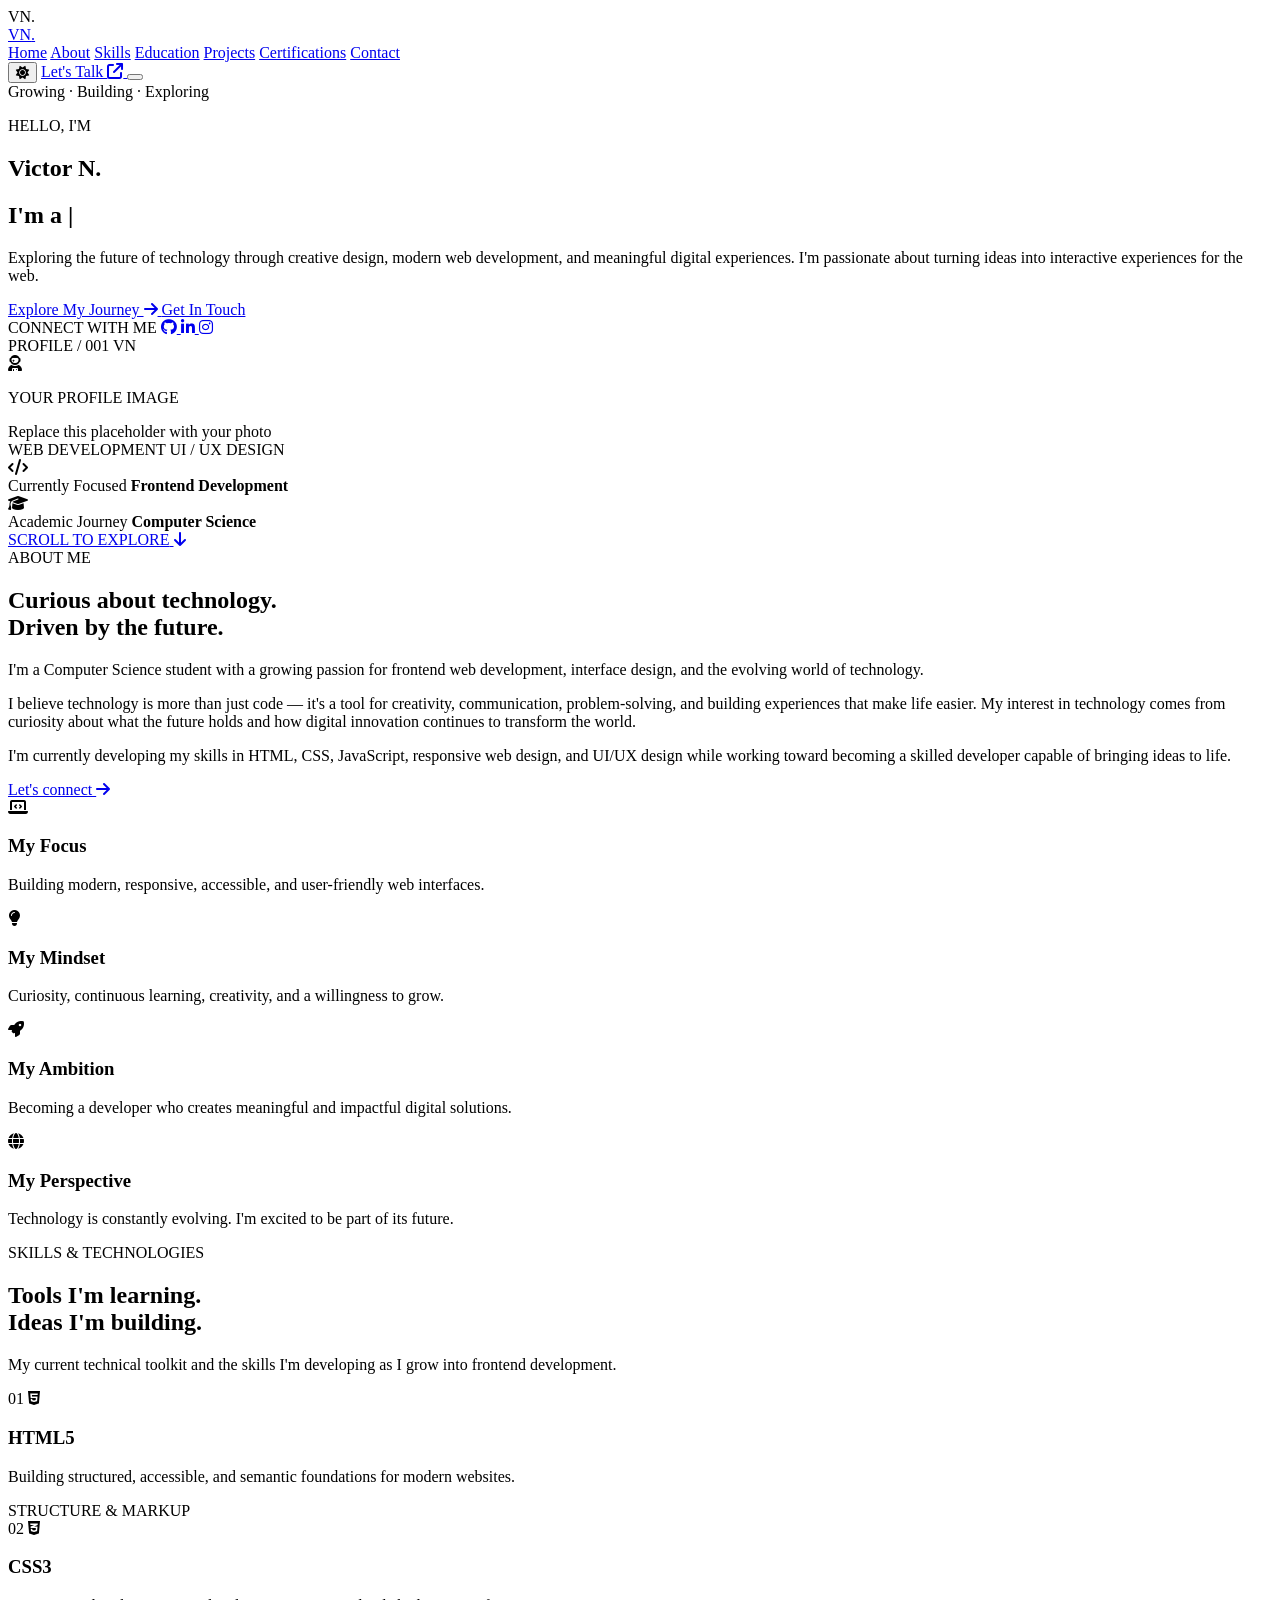
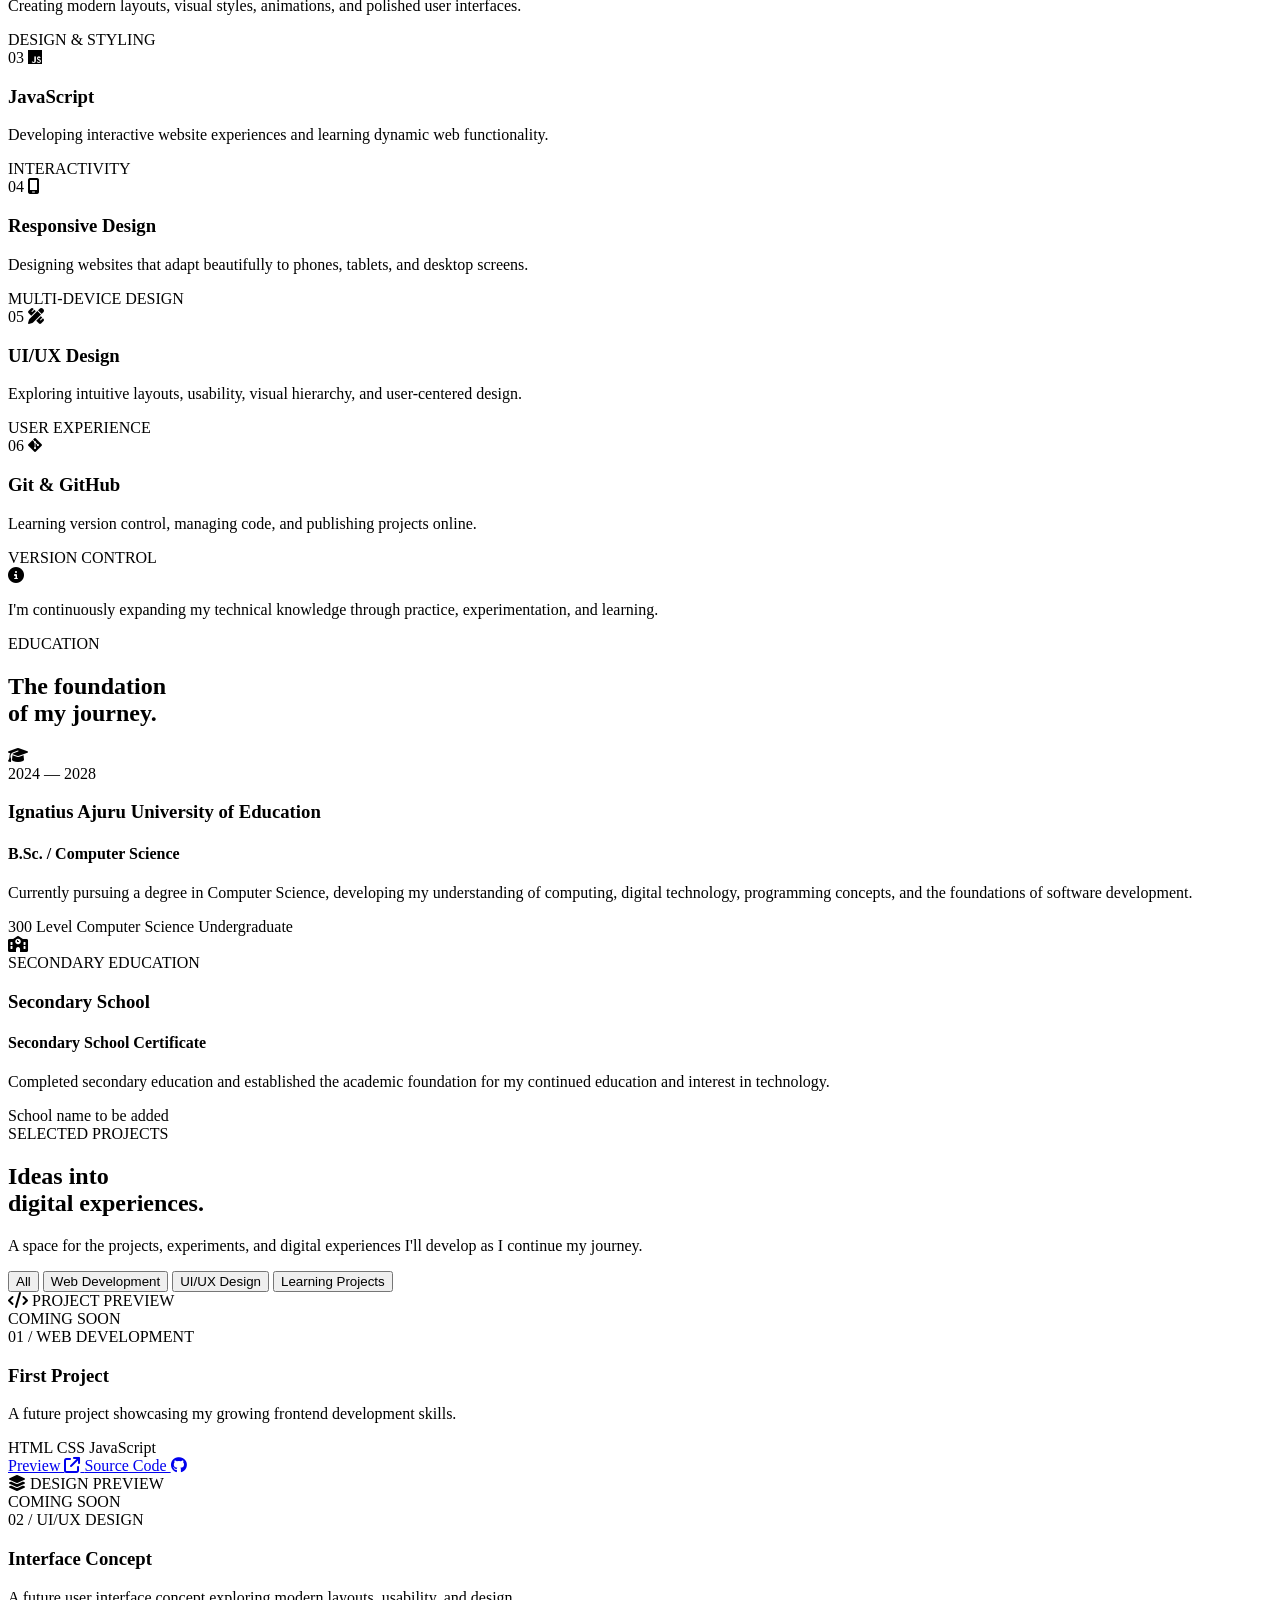
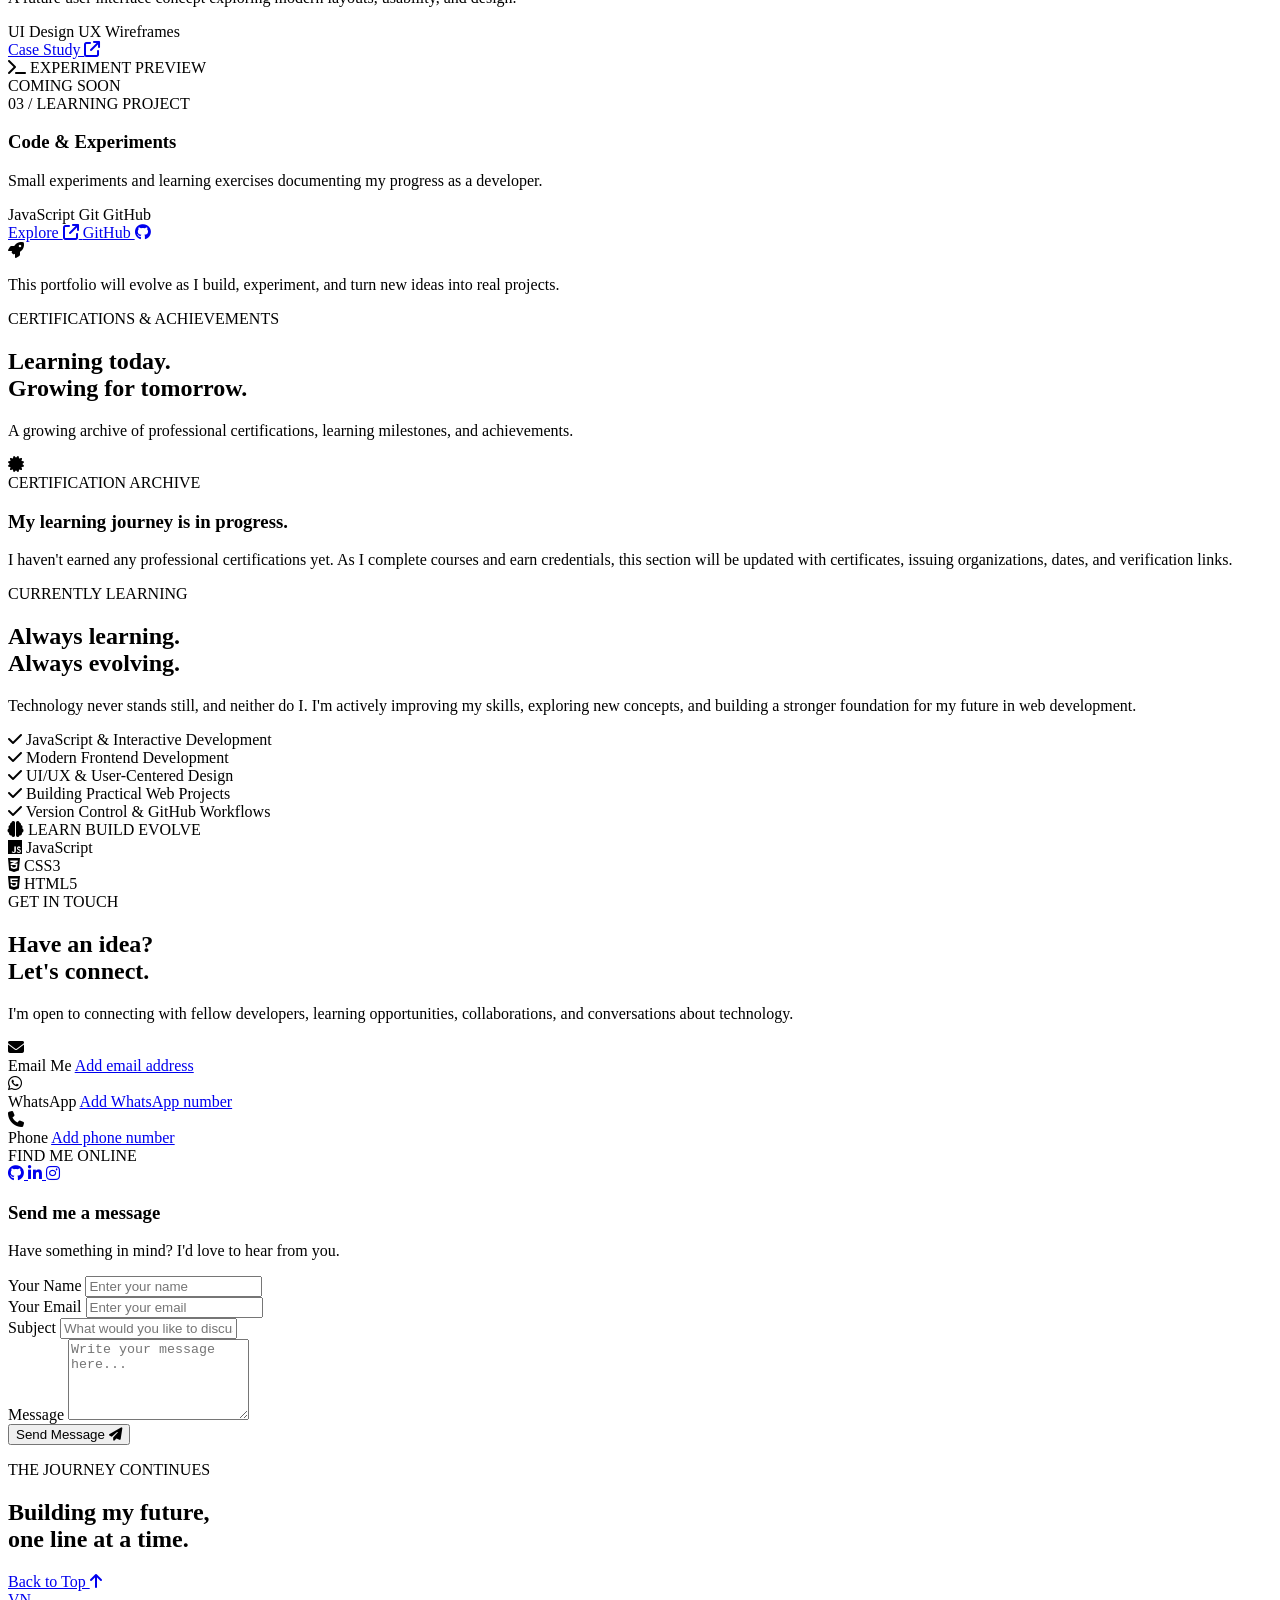
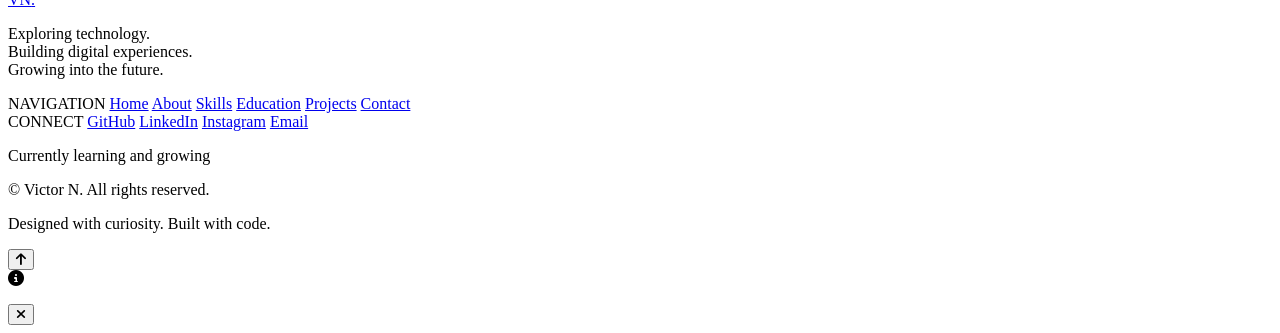
==== index.html @ 31b24620 "Create index.html" ====
<!DOCTYPE html>
<html lang="en">
<head>
    <meta charset="UTF-8">
    <meta name="viewport" content="width=device-width, initial-scale=1.0">
    <meta name="theme-color" content="#080d1b">

    <meta name="description" content="Victor N. — Web Developer and UI/UX Designer passionate about modern web technologies, responsive design, and building digital experiences.">

    <meta name="keywords" content="Victor N, Web Developer, Frontend Developer, UI UX Designer, HTML, CSS, JavaScript, Portfolio">

    <meta name="author" content="Victor N.">

    <title>Victor N. | Web Developer & UI/UX Designer</title>

    <!-- Google Fonts -->
    <link rel="preconnect" href="https://fonts.googleapis.com">
    <link rel="preconnect" href="https://fonts.gstatic.com" crossorigin>

    <link href="https://fonts.googleapis.com/css2?family=DM+Sans:wght@400;500;600;700&family=Space+Grotesk:wght@400;500;600;700&display=swap" rel="stylesheet">

    <!-- Icons -->
    <link rel="stylesheet" href="https://cdnjs.cloudflare.com/ajax/libs/font-awesome/6.5.2/css/all.min.css">

    <!-- Main stylesheet -->
    <link rel="stylesheet" href="style.css">

    <!-- Website icon placeholder -->
    <link rel="icon" href="assets/images/favicon.png" type="image/png">
</head>

<body>

<!-- ================= PRELOADER ================= -->

<div class="preloader" id="preloader">
    <div class="loader-logo">VN<span>.</span></div>
    <div class="loader-line"></div>
</div>


<!-- ================= HEADER / NAVIGATION ================= -->

<header class="header" id="header">

    <div class="container nav-container">

        <a href="#home" class="logo" aria-label="Victor N Home">
            VN<span>.</span>
        </a>

        <nav class="navbar" id="navbar">

            <a href="#home" class="nav-link active">Home</a>
            <a href="#about" class="nav-link">About</a>
            <a href="#skills" class="nav-link">Skills</a>
            <a href="#education" class="nav-link">Education</a>
            <a href="#projects" class="nav-link">Projects</a>
            <a href="#certifications" class="nav-link">Certifications</a>
            <a href="#contact" class="nav-link">Contact</a>

        </nav>

        <div class="nav-actions">

            <button class="theme-toggle" id="themeToggle" aria-label="Toggle light and dark mode">
                <i class="fas fa-sun"></i>
            </button>

            <a href="#contact" class="nav-cta">
                Let's Talk
                <i class="fas fa-arrow-up-right-from-square"></i>
            </a>

            <button class="menu-toggle" id="menuToggle" aria-label="Open navigation menu" aria-expanded="false">
                <span></span>
                <span></span>
            </button>

        </div>

    </div>

</header>


<!-- ================= MAIN CONTENT ================= -->

<main>


<!-- ================= HERO SECTION ================= -->

<section class="hero section" id="home">

    <div class="hero-grid-bg"></div>

    <div class="container hero-container">

        <div class="hero-content">

            <div class="availability-badge">
                <span class="status-dot"></span>
                <span>Growing · Building · Exploring</span>
            </div>

            <p class="hero-intro">HELLO, I'M</p>

            <h1 class="hero-name">
                Victor <span>N.</span>
            </h1>

            <h2 class="hero-title">
                <span class="title-prefix">I'm a</span>
                <span class="typing-text" id="typingText"></span>
                <span class="typing-cursor">|</span>
            </h2>

            <p class="hero-description">
                Exploring the future of technology through creative design,
                modern web development, and meaningful digital experiences.
                I'm passionate about turning ideas into interactive experiences
                for the web.
            </p>

            <div class="hero-buttons">

                <a href="#projects" class="btn btn-primary">
                    Explore My Journey
                    <i class="fas fa-arrow-right"></i>
                </a>

                <a href="#contact" class="btn btn-outline">
                    Get In Touch
                </a>

            </div>

            <div class="hero-socials">

                <span class="social-label">CONNECT WITH ME</span>

                <a href="#" class="social-link placeholder-link" aria-label="GitHub">
                    <i class="fab fa-github"></i>
                </a>

                <a href="#" class="social-link placeholder-link" aria-label="LinkedIn">
                    <i class="fab fa-linkedin-in"></i>
                </a>

                <a href="#" class="social-link placeholder-link" aria-label="Instagram">
                    <i class="fab fa-instagram"></i>
                </a>

            </div>

        </div>


        <!-- HERO IMAGE PLACEHOLDER -->

        <div class="hero-visual">

            <div class="hero-image-glow"></div>

            <div class="hero-image-frame">

                <div class="image-top-label">
                    <span>PROFILE / 001</span>
                    <span>VN</span>
                </div>

                <div class="hero-image-placeholder">

                    <div class="placeholder-content">

                        <i class="fas fa-user-astronaut"></i>

                        <p>YOUR PROFILE IMAGE</p>

                        <span>Replace this placeholder with your photo</span>

                    </div>

                </div>

                <div class="image-bottom-label">
                    <span>WEB DEVELOPMENT</span>
                    <span>UI / UX DESIGN</span>
                </div>

            </div>

            <div class="floating-card floating-card-top">

                <div class="floating-icon">
                    <i class="fas fa-code"></i>
                </div>

                <div>
                    <span class="floating-card-label">Currently Focused</span>
                    <strong>Frontend Development</strong>
                </div>

            </div>

            <div class="floating-card floating-card-bottom">

                <div class="floating-icon">
                    <i class="fas fa-graduation-cap"></i>
                </div>

                <div>
                    <span class="floating-card-label">Academic Journey</span>
                    <strong>Computer Science</strong>
                </div>

            </div>

            <div class="hero-orbit orbit-one"></div>
            <div class="hero-orbit orbit-two"></div>

        </div>

    </div>

    <a href="#about" class="scroll-indicator">
        <span>SCROLL TO EXPLORE</span>
        <i class="fas fa-arrow-down"></i>
    </a>

</section>


<!-- ================= ABOUT SECTION ================= -->

<section class="about section" id="about">

    <div class="container">

        <div class="section-heading reveal">

            <span class="section-tag">
                <span class="tag-line"></span>
                ABOUT ME
            </span>

            <h2>Curious about technology.<br>
                <span>Driven by the future.</span>
            </h2>

        </div>

        <div class="about-grid">

            <div class="about-text reveal">

                <p class="about-lead">
                    I'm a Computer Science student with a growing passion for
                    frontend web development, interface design, and the evolving
                    world of technology.
                </p>

                <p>
                    I believe technology is more than just code — it's a tool
                    for creativity, communication, problem-solving, and building
                    experiences that make life easier. My interest in technology
                    comes from curiosity about what the future holds and how
                    digital innovation continues to transform the world.
                </p>

                <p>
                    I'm currently developing my skills in HTML, CSS, JavaScript,
                    responsive web design, and UI/UX design while working toward
                    becoming a skilled developer capable of bringing ideas to life.
                </p>

                <a href="#contact" class="text-link">
                    Let's connect
                    <i class="fas fa-arrow-right"></i>
                </a>

            </div>


            <div class="about-details reveal">

                <div class="detail-card">

                    <div class="detail-icon">
                        <i class="fas fa-laptop-code"></i>
                    </div>

                    <h3>My Focus</h3>

                    <p>
                        Building modern, responsive, accessible, and
                        user-friendly web interfaces.
                    </p>

                </div>


                <div class="detail-card">

                    <div class="detail-icon">
                        <i class="fas fa-lightbulb"></i>
                    </div>

                    <h3>My Mindset</h3>

                    <p>
                        Curiosity, continuous learning, creativity,
                        and a willingness to grow.
                    </p>

                </div>


                <div class="detail-card">

                    <div class="detail-icon">
                        <i class="fas fa-rocket"></i>
                    </div>

                    <h3>My Ambition</h3>

                    <p>
                        Becoming a developer who creates meaningful
                        and impactful digital solutions.
                    </p>

                </div>


                <div class="detail-card">

                    <div class="detail-icon">
                        <i class="fas fa-globe"></i>
                    </div>

                    <h3>My Perspective</h3>

                    <p>
                        Technology is constantly evolving.
                        I'm excited to be part of its future.
                    </p>

                </div>

            </div>

        </div>

    </div>

</section>


<!-- ================= SKILLS SECTION ================= -->

<section class="skills section" id="skills">

    <div class="container">

        <div class="section-heading reveal">

            <span class="section-tag">
                <span class="tag-line"></span>
                SKILLS & TECHNOLOGIES
            </span>

            <h2>Tools I'm learning.<br>
                <span>Ideas I'm building.</span>
            </h2>

            <p class="section-description">
                My current technical toolkit and the skills I'm developing
                as I grow into frontend development.
            </p>

        </div>


        <div class="skills-grid">

            <article class="skill-card reveal">

                <div class="skill-card-top">
                    <span class="skill-number">01</span>
                    <i class="fab fa-html5 skill-icon html-icon"></i>
                </div>

                <h3>HTML5</h3>

                <p>
                    Building structured, accessible, and semantic foundations
                    for modern websites.
                </p>

                <span class="skill-category">STRUCTURE & MARKUP</span>

            </article>


            <article class="skill-card reveal">

                <div class="skill-card-top">
                    <span class="skill-number">02</span>
                    <i class="fab fa-css3-alt skill-icon css-icon"></i>
                </div>

                <h3>CSS3</h3>

                <p>
                    Creating modern layouts, visual styles, animations,
                    and polished user interfaces.
                </p>

                <span class="skill-category">DESIGN & STYLING</span>

            </article>


            <article class="skill-card reveal">

                <div class="skill-card-top">
                    <span class="skill-number">03</span>
                    <i class="fab fa-js skill-icon js-icon"></i>
                </div>

                <h3>JavaScript</h3>

                <p>
                    Developing interactive website experiences
                    and learning dynamic web functionality.
                </p>

                <span class="skill-category">INTERACTIVITY</span>

            </article>


            <article class="skill-card reveal">

                <div class="skill-card-top">
                    <span class="skill-number">04</span>
                    <i class="fas fa-mobile-screen skill-icon responsive-icon"></i>
                </div>

                <h3>Responsive Design</h3>

                <p>
                    Designing websites that adapt beautifully
                    to phones, tablets, and desktop screens.
                </p>

                <span class="skill-category">MULTI-DEVICE DESIGN</span>

            </article>


            <article class="skill-card reveal">

                <div class="skill-card-top">
                    <span class="skill-number">05</span>
                    <i class="fas fa-pen-ruler skill-icon ux-icon"></i>
                </div>

                <h3>UI/UX Design</h3>

                <p>
                    Exploring intuitive layouts, usability,
                    visual hierarchy, and user-centered design.
                </p>

                <span class="skill-category">USER EXPERIENCE</span>

            </article>


            <article class="skill-card reveal">

                <div class="skill-card-top">
                    <span class="skill-number">06</span>
                    <i class="fab fa-git-alt skill-icon git-icon"></i>
            </div>

                <h3>Git & GitHub</h3>

                <p>
                    Learning version control, managing code,
                    and publishing projects online.
                </p>

                <span class="skill-category">VERSION CONTROL</span>

            </article>

        </div>


        <div class="skills-note reveal">

            <i class="fas fa-circle-info"></i>

            <p>
                I'm continuously expanding my technical knowledge
                through practice, experimentation, and learning.
            </p>

        </div>

    </div>

</section>


<!-- ================= EDUCATION SECTION ================= -->

<section class="education section" id="education">

    <div class="container">

        <div class="section-heading reveal">

            <span class="section-tag">
                <span class="tag-line"></span>
                EDUCATION
            </span>

            <h2>The foundation<br>
                <span>of my journey.</span>
            </h2>

        </div>


        <div class="education-timeline">

            <div class="timeline-item reveal">

                <div class="timeline-marker">
                    <i class="fas fa-graduation-cap"></i>
                </div>

                <div class="timeline-content">

                    <span class="timeline-date">2024 — 2028</span>

                    <h3>Ignatius Ajuru University of Education</h3>

                    <h4>B.Sc. / Computer Science</h4>

                    <p>
                        Currently pursuing a degree in Computer Science,
                        developing my understanding of computing, digital
                        technology, programming concepts, and the foundations
                        of software development.
                    </p>

                    <div class="timeline-tags">
                        <span>300 Level</span>
                        <span>Computer Science</span>
                        <span>Undergraduate</span>
                    </div>

                </div>

            </div>


            <div class="timeline-item reveal">

                <div class="timeline-marker">
                    <i class="fas fa-school"></i>
                </div>

                <div class="timeline-content">

                    <span class="timeline-date">SECONDARY EDUCATION</span>

                    <h3>Secondary School</h3>

                    <h4>Secondary School Certificate</h4>

                    <p>
                        Completed secondary education and established
                        the academic foundation for my continued
                        education and interest in technology.
                    </p>

                    <div class="timeline-tags">
                        <span>School name to be added</span>
                    </div>

                </div>

            </div>

        </div>

    </div>

</section>


<!-- ================= PROJECTS SECTION ================= -->

<section class="projects section" id="projects">

    <div class="container">

        <div class="section-heading reveal">

            <span class="section-tag">
                <span class="tag-line"></span>
                SELECTED PROJECTS
            </span>

            <h2>Ideas into<br>
                <span>digital experiences.</span>
            </h2>

            <p class="section-description">
                A space for the projects, experiments, and digital experiences
                I'll develop as I continue my journey.
            </p>

        </div>


        <div class="project-filters reveal">

            <button class="filter-btn active" data-filter="all">All</button>

            <button class="filter-btn" data-filter="web">Web Development</button>

            <button class="filter-btn" data-filter="design">UI/UX Design</button>

            <button class="filter-btn" data-filter="learning">Learning Projects</button>

        </div>


        <div class="projects-grid" id="projectsGrid">


            <!-- PROJECT PLACEHOLDER 01 -->

            <article class="project-card reveal" data-category="web">

                <div class="project-image project-placeholder-one">

                    <div class="project-placeholder-content">
                        <i class="fas fa-code"></i>
                        <span>PROJECT PREVIEW</span>
                    </div>

                    <span class="project-status">COMING SOON</span>

                </div>

                <div class="project-info">

                    <div class="project-meta">
                        <span>01 / WEB DEVELOPMENT</span>
                    </div>

                    <h3>First Project</h3>

                    <p>
                        A future project showcasing my growing
                        frontend development skills.
                    </p>

                    <div class="project-tech">
                        <span>HTML</span>
                        <span>CSS</span>
                        <span>JavaScript</span>
                    </div>

                    <div class="project-links">

                        <a href="#" class="project-link placeholder-link">
                            Preview
                            <i class="fas fa-arrow-up-right-from-square"></i>
                        </a>

                        <a href="#" class="project-link placeholder-link">
                            Source Code
                            <i class="fab fa-github"></i>
                        </a>

                    </div>

                </div>

            </article>


            <!-- PROJECT PLACEHOLDER 02 -->

            <article class="project-card reveal" data-category="design">

                <div class="project-image project-placeholder-two">

                    <div class="project-placeholder-content">
                        <i class="fas fa-layer-group"></i>
                        <span>DESIGN PREVIEW</span>
                    </div>

                    <span class="project-status">COMING SOON</span>

                </div>

                <div class="project-info">

                    <div class="project-meta">
                        <span>02 / UI/UX DESIGN</span>
                    </div>

                    <h3>Interface Concept</h3>

                    <p>
                        A future user interface concept exploring
                        modern layouts, usability, and design.
                    </p>

                    <div class="project-tech">
                        <span>UI Design</span>
                        <span>UX</span>
                        <span>Wireframes</span>
                    </div>

                    <div class="project-links">

                        <a href="#" class="project-link placeholder-link">
                            Case Study
                            <i class="fas fa-arrow-up-right-from-square"></i>
                        </a>

                    </div>

                </div>

            </article>


            <!-- PROJECT PLACEHOLDER 03 -->

            <article class="project-card reveal" data-category="learning">

                <div class="project-image project-placeholder-three">

                    <div class="project-placeholder-content">
                        <i class="fas fa-terminal"></i>
                        <span>EXPERIMENT PREVIEW</span>
                    </div>

                    <span class="project-status">COMING SOON</span>

                </div>

                <div class="project-info">

                    <div class="project-meta">
                        <span>03 / LEARNING PROJECT</span>
                    </div>

                    <h3>Code & Experiments</h3>

                    <p>
                        Small experiments and learning exercises
                        documenting my progress as a developer.
                    </p>

                    <div class="project-tech">
                        <span>JavaScript</span>
                        <span>Git</span>
                        <span>GitHub</span>
                    </div>

                    <div class="project-links">

                        <a href="#" class="project-link placeholder-link">
                            Explore
                            <i class="fas fa-arrow-up-right-from-square"></i>
                        </a>

                        <a href="#" class="project-link placeholder-link">
                            GitHub
                            <i class="fab fa-github"></i>
                        </a>

                    </div>

                </div>

            </article>


        </div>


        <div class="projects-empty-note reveal">

            <i class="fas fa-rocket"></i>

            <p>
                This portfolio will evolve as I build, experiment,
                and turn new ideas into real projects.
            </p>

        </div>

    </div>

</section>


<!-- ================= CERTIFICATIONS SECTION ================= -->

<section class="certifications section" id="certifications">

    <div class="container">

        <div class="section-heading reveal">

            <span class="section-tag">
                <span class="tag-line"></span>
                CERTIFICATIONS & ACHIEVEMENTS
            </span>

            <h2>Learning today.<br>
                <span>Growing for tomorrow.</span>
            </h2>

            <p class="section-description">
                A growing archive of professional certifications,
                learning milestones, and achievements.
            </p>

        </div>


        <div class="certification-empty reveal">

            <div class="certification-icon">
                <i class="fas fa-certificate"></i>
            </div>

            <span class="certification-label">CERTIFICATION ARCHIVE</span>

            <h3>My learning journey is in progress.</h3>

            <p>
                I haven't earned any professional certifications yet.
                As I complete courses and earn credentials, this section
                will be updated with certificates, issuing organizations,
                dates, and verification links.
            </p>

            <div class="certification-decoration">
                <span></span>
                <span></span>
                <span></span>
            </div>

        </div>

    </div>

</section>


<!-- ================= CURRENTLY LEARNING ================= -->

<section class="learning section" id="learning">

    <div class="container">

        <div class="learning-panel reveal">

            <div class="learning-content">

                <span class="section-tag">
                    <span class="tag-line"></span>
                    CURRENTLY LEARNING
                </span>

                <h2>Always learning.<br>
                    <span>Always evolving.</span>
                </h2>

                <p>
                    Technology never stands still, and neither do I.
                    I'm actively improving my skills, exploring new
                    concepts, and building a stronger foundation
                    for my future in web development.
                </p>

                <div class="learning-list">

                    <div class="learning-item">
                        <i class="fas fa-check"></i>
                        <span>JavaScript & Interactive Development</span>
                    </div>

                    <div class="learning-item">
                        <i class="fas fa-check"></i>
                        <span>Modern Frontend Development</span>
                    </div>

                    <div class="learning-item">
                        <i class="fas fa-check"></i>
                        <span>UI/UX & User-Centered Design</span>
                    </div>

                    <div class="learning-item">
                        <i class="fas fa-check"></i>
                        <span>Building Practical Web Projects</span>
                    </div>

                    <div class="learning-item">
                        <i class="fas fa-check"></i>
                        <span>Version Control & GitHub Workflows</span>
                    </div>

                </div>

            </div>


            <div class="learning-visual">

                <div class="learning-circle circle-large"></div>
                <div class="learning-circle circle-medium"></div>
                <div class="learning-circle circle-small"></div>

                <div class="learning-core">
                    <i class="fas fa-brain"></i>
                    <span>LEARN</span>
                    <span>BUILD</span>
                    <span>EVOLVE</span>
                </div>

                <div class="learning-floating learning-floating-one">
                    <i class="fab fa-js"></i>
                    JavaScript
                </div>

                <div class="learning-floating learning-floating-two">
                    <i class="fab fa-css3-alt"></i>
                    CSS3
                </div>

                <div class="learning-floating learning-floating-three">
                    <i class="fab fa-html5"></i>
                    HTML5
                </div>

            </div>

        </div>

    </div>

</section>


<!-- ================= CONTACT SECTION ================= -->

<section class="contact section" id="contact">

    <div class="container">

        <div class="section-heading reveal">

            <span class="section-tag">
                <span class="tag-line"></span>
                GET IN TOUCH
            </span>

            <h2>Have an idea?<br>
                <span>Let's connect.</span>
            </h2>

            <p class="section-description">
                I'm open to connecting with fellow developers,
                learning opportunities, collaborations,
                and conversations about technology.
            </p>

        </div>


        <div class="contact-grid">

            <div class="contact-info reveal">

                <div class="contact-info-card">

                    <div class="contact-card-icon">
                        <i class="fas fa-envelope"></i>
                    </div>

                    <div>
                        <span>Email Me</span>
                        <a href="mailto:YOUR_EMAIL_HERE" class="contact-placeholder">
                            Add email address
                        </a>
                    </div>

                </div>


                <div class="contact-info-card">

                    <div class="contact-card-icon">
                        <i class="fab fa-whatsapp"></i>
                    </div>

                    <div>
                        <span>WhatsApp</span>
                        <a href="#" class="placeholder-link">
                            Add WhatsApp number
                        </a>
                    </div>

                </div>


                <div class="contact-info-card">

                    <div class="contact-card-icon">
                        <i class="fas fa-phone"></i>
                    </div>

                    <div>
                        <span>Phone</span>
                        <a href="#" class="placeholder-link">
                            Add phone number
                        </a>
                    </div>

                </div>


                <div class="contact-socials">

                    <span>FIND ME ONLINE</span>

                    <div class="social-icons">

                        <a href="#" class="placeholder-link" aria-label="GitHub">
                            <i class="fab fa-github"></i>
                        </a>

                        <a href="#" class="placeholder-link" aria-label="LinkedIn">
                            <i class="fab fa-linkedin-in"></i>
                        </a>

                        <a href="#" class="placeholder-link" aria-label="Instagram">
                            <i class="fab fa-instagram"></i>
                        </a>

                    </div>

                </div>

            </div>


            <!-- CONTACT FORM -->

            <form class="contact-form reveal" id="contactForm">

                <div class="form-heading">

                    <h3>Send me a message</h3>

                    <p>Have something in mind? I'd love to hear from you.</p>

                </div>


                <div class="form-row">

                    <div class="form-group">

                        <label for="contactName">Your Name</label>

                        <input type="text"
                               id="contactName"
                               name="name"
                               placeholder="Enter your name"
                               required>

                    </div>


                    <div class="form-group">

                        <label for="contactEmail">Your Email</label>

                        <input type="email"
                               id="contactEmail"
                               name="email"
                               placeholder="Enter your email"
                               required>

                    </div>

                </div>


                <div class="form-group">

                    <label for="contactSubject">Subject</label>

                    <input type="text"
                           id="contactSubject"
                           name="subject"
                           placeholder="What would you like to discuss?"
                           required>

                </div>


                <div class="form-group">

                    <label for="contactMessage">Message</label>

                    <textarea id="contactMessage"
                              name="message"
                              rows="5"
                              placeholder="Write your message here..."
                              required></textarea>

                </div>


                <button type="submit" class="btn btn-primary form-submit">

                    Send Message

                    <i class="fas fa-paper-plane"></i>

                </button>

                <p class="form-notice" id="formNotice"></p>

            </form>

        </div>

    </div>

</section>


<!-- ================= FINAL CTA ================= -->

<section class="final-cta section">

    <div class="container">

        <div class="cta-content reveal">

            <span class="section-tag">
                THE JOURNEY CONTINUES
            </span>

            <h2>Building my future,<br>
                <span>one line at a time.</span>
            </h2>

            <a href="#home" class="btn btn-primary">
                Back to Top
                <i class="fas fa-arrow-up"></i>
            </a>

        </div>

    </div>

</section>


</main>


<!-- ================= FOOTER ================= -->

<footer class="footer" id="footer">

    <div class="container">

        <div class="footer-main">

            <div class="footer-brand">

                <a href="#home" class="logo">
                    VN<span>.</span>
                </a>

                <p>
                    Exploring technology.<br>
                    Building digital experiences.<br>
                    Growing into the future.
                </p>

            </div>


            <div class="footer-navigation">

                <span class="footer-heading">NAVIGATION</span>

                <a href="#home">Home</a>
                <a href="#about">About</a>
                <a href="#skills">Skills</a>
                <a href="#education">Education</a>
                <a href="#projects">Projects</a>
                <a href="#contact">Contact</a>

            </div>


            <div class="footer-connect">

                <span class="footer-heading">CONNECT</span>

                <a href="#" class="placeholder-link">GitHub</a>
                <a href="#" class="placeholder-link">LinkedIn</a>
                <a href="#" class="placeholder-link">Instagram</a>
                <a href="mailto:YOUR_EMAIL_HERE">Email</a>

            </div>


            <div class="footer-status">

                <span class="status-dot"></span>

                <p>Currently learning and growing</p>

            </div>

        </div>


        <div class="footer-bottom">

            <p>
                &copy; <span id="currentYear"></span> Victor N.
                All rights reserved.
            </p>

            <p class="footer-made">
                Designed with curiosity.
                Built with code.
            </p>

        </div>

    </div>

</footer>


<!-- ================= BACK TO TOP BUTTON ================= -->

<button class="back-to-top" id="backToTop" aria-label="Back to top">
    <i class="fas fa-arrow-up"></i>
</button>


<!-- ================= TOAST NOTIFICATION ================= -->

<div class="toast" id="toast">

    <div class="toast-icon">
        <i class="fas fa-info-circle"></i>
    </div>

    <p class="toast-message" id="toastMessage"></p>

    <button class="toast-close" id="toastClose" aria-label="Close notification">
        <i class="fas fa-times"></i>
    </button>

</div>


<!-- ================= LIVE CHAT INTEGRATION ================= -->

<!--
    TAWK.TO LIVE CHAT

    Your Tawk.to widget code will be inserted here
    after your account and property are ready.

    Keep this section for future integration.
-->


<!-- ================= JAVASCRIPT ================= -->

<script src="script.js"></script>

</body>
</html>
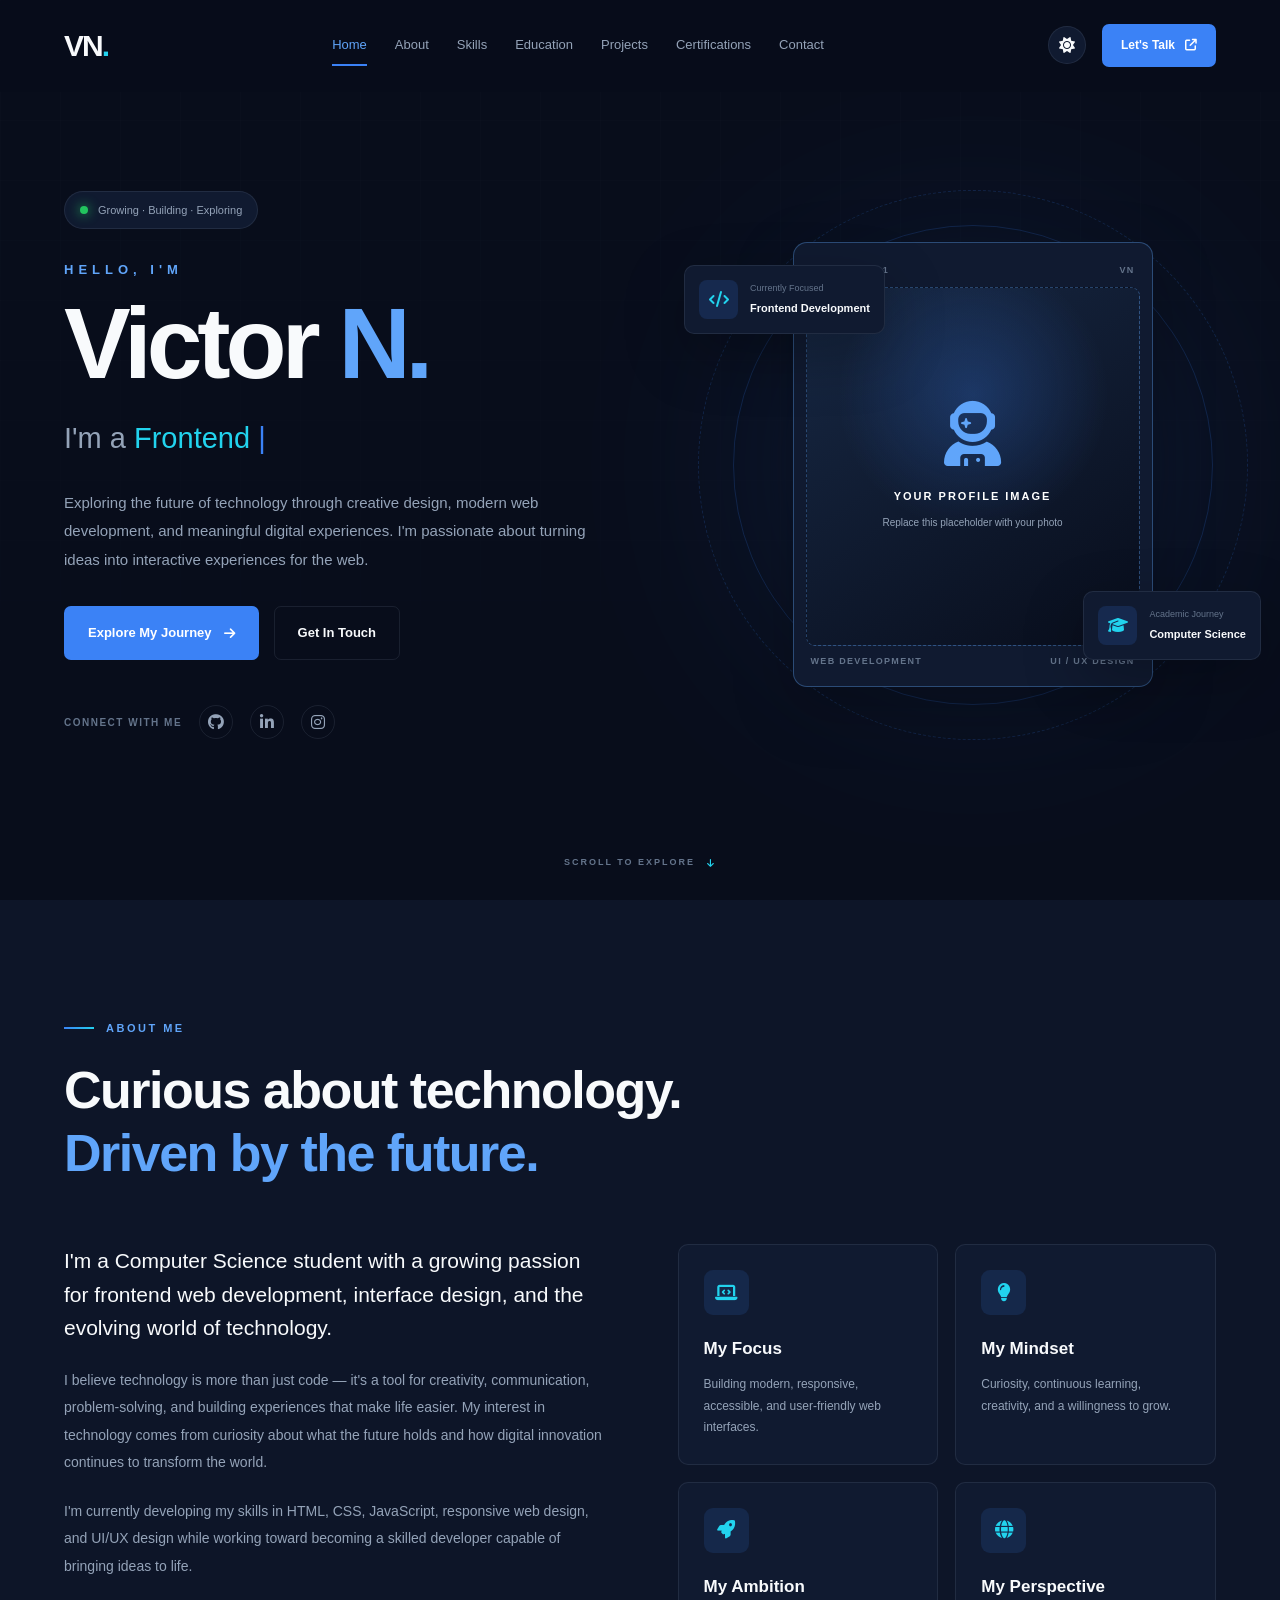
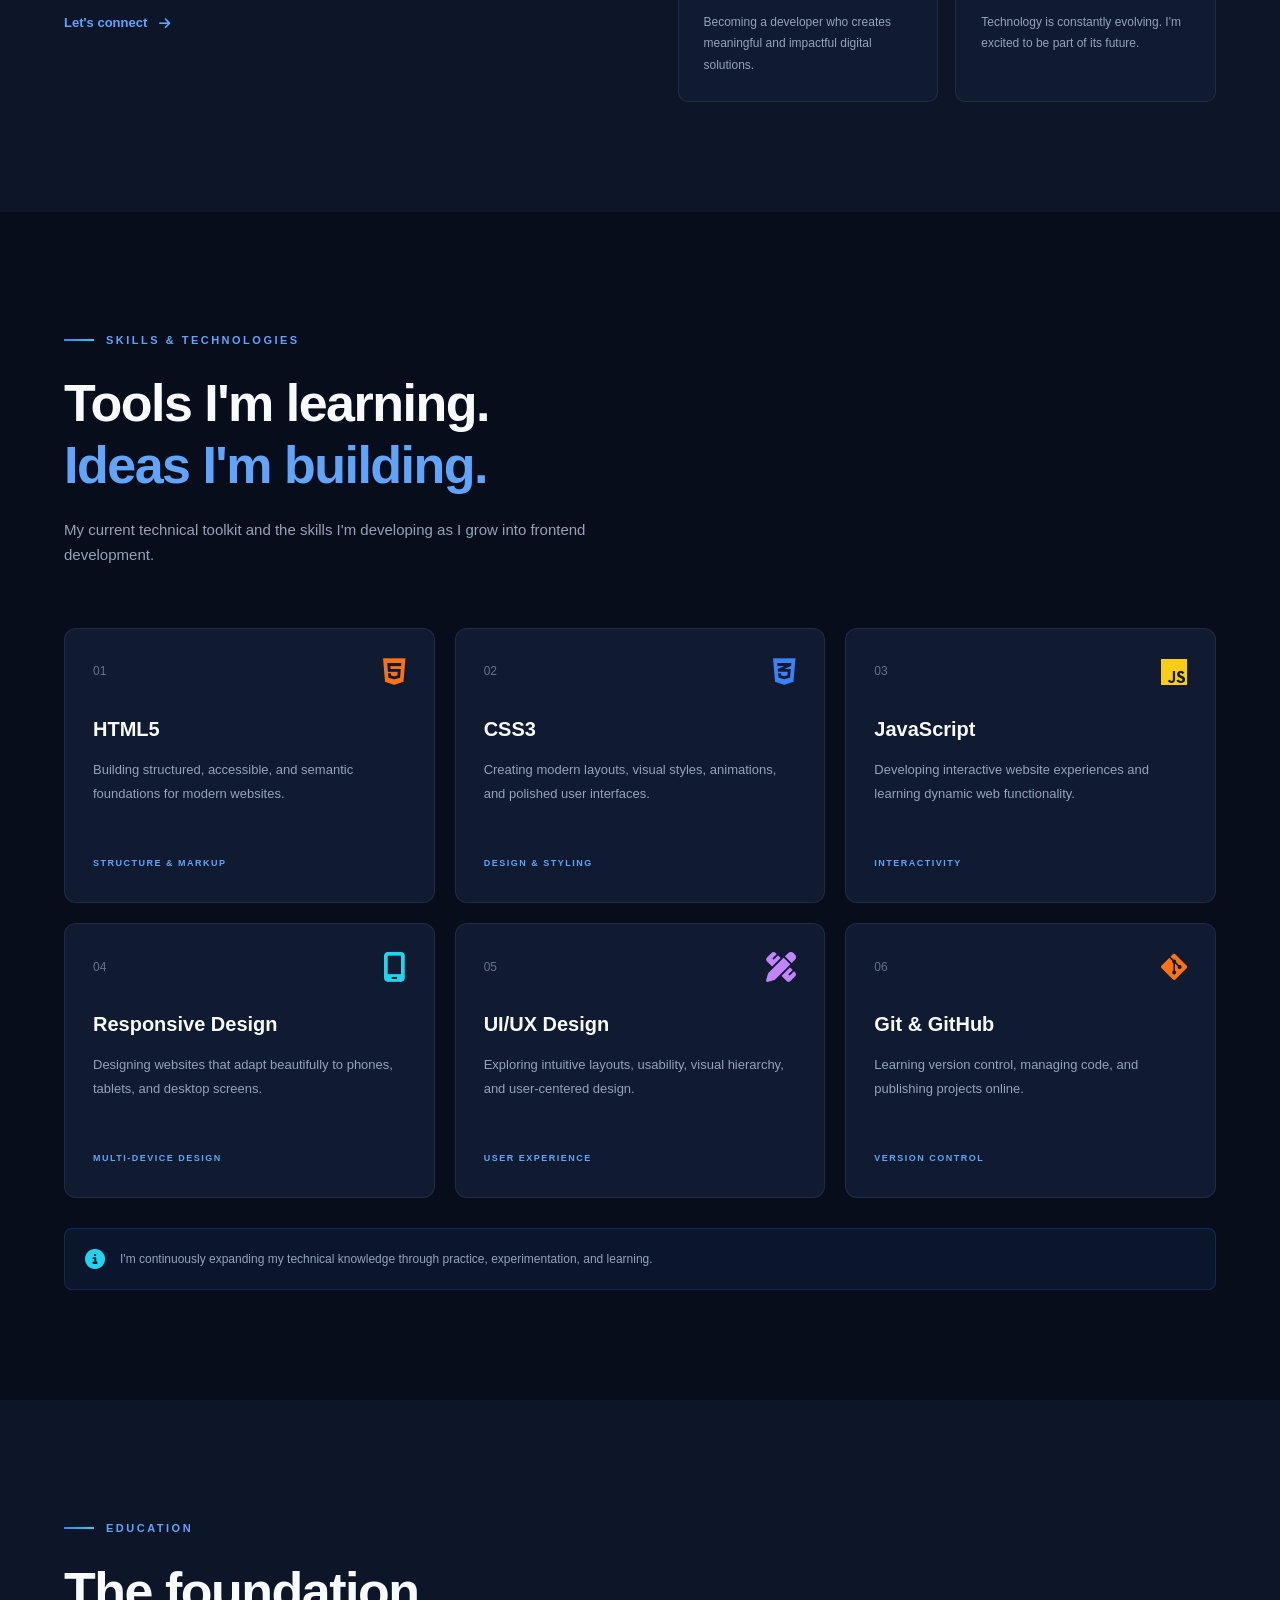
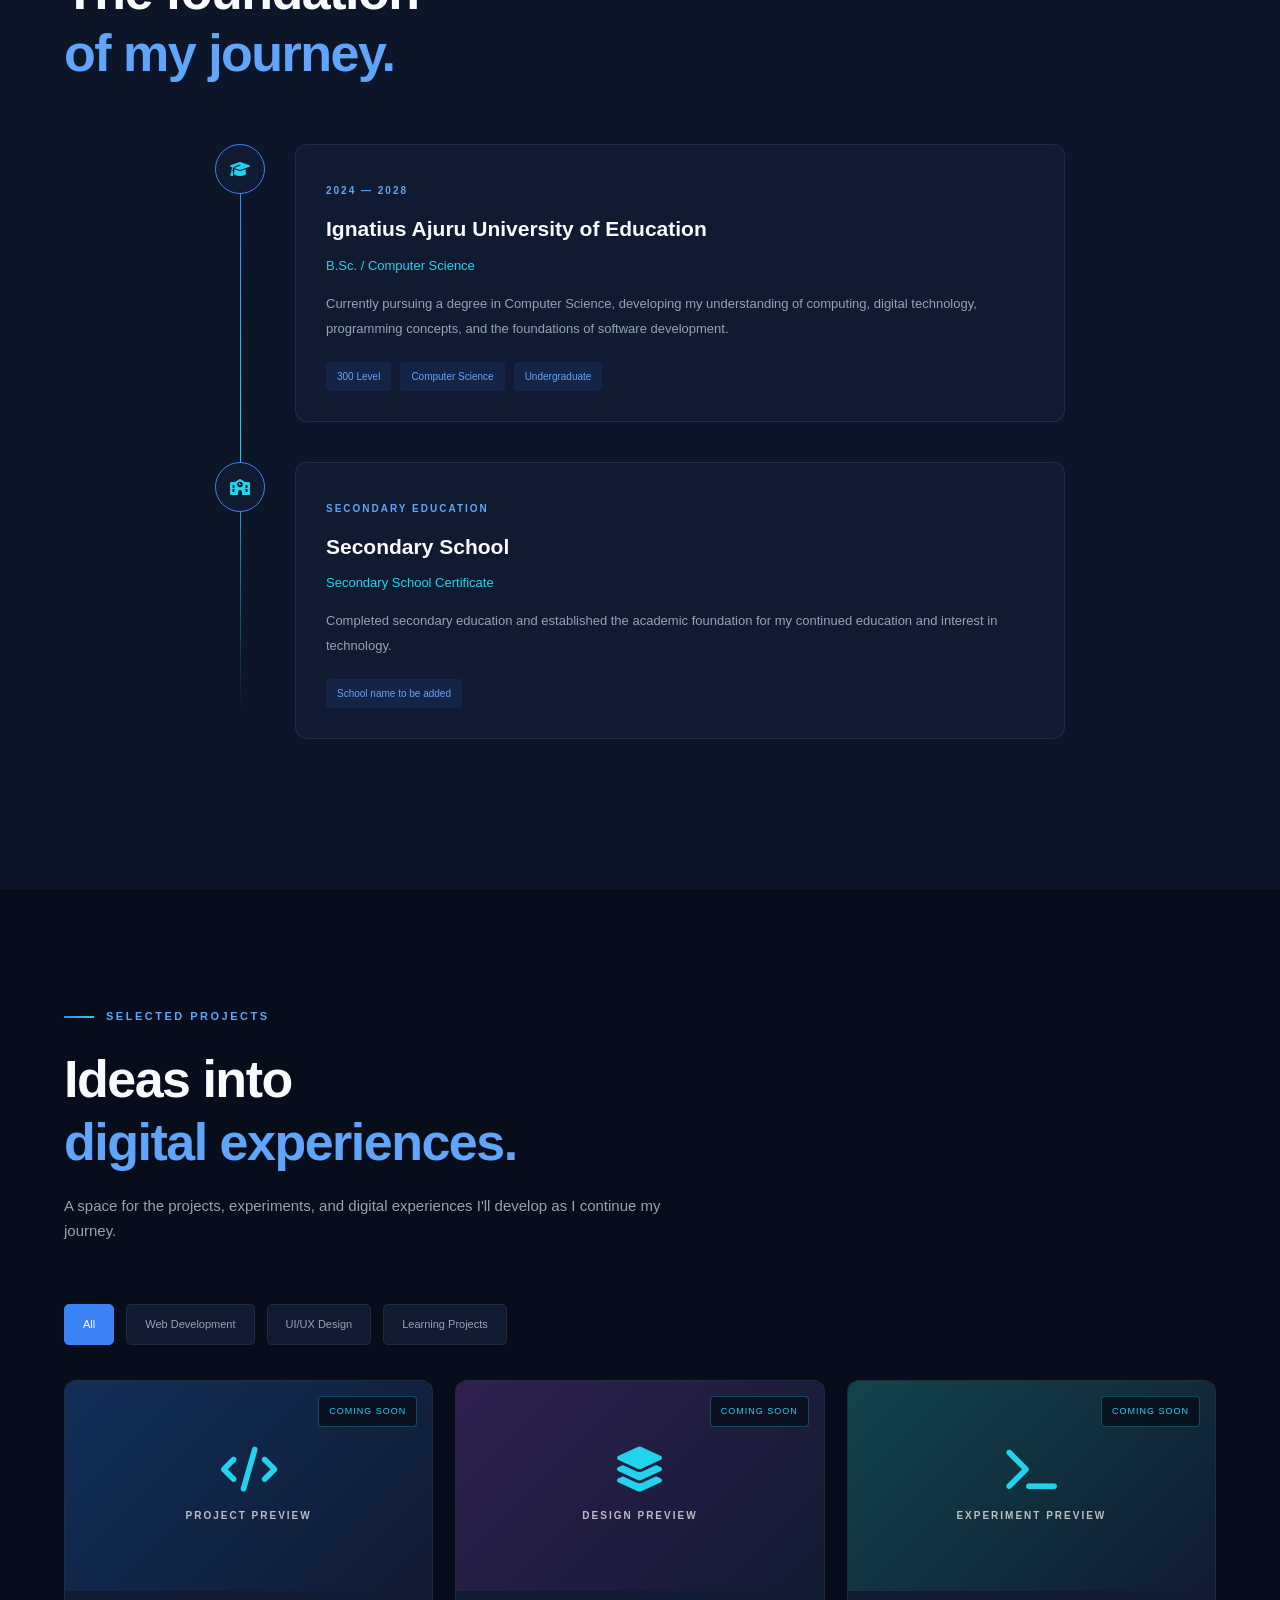
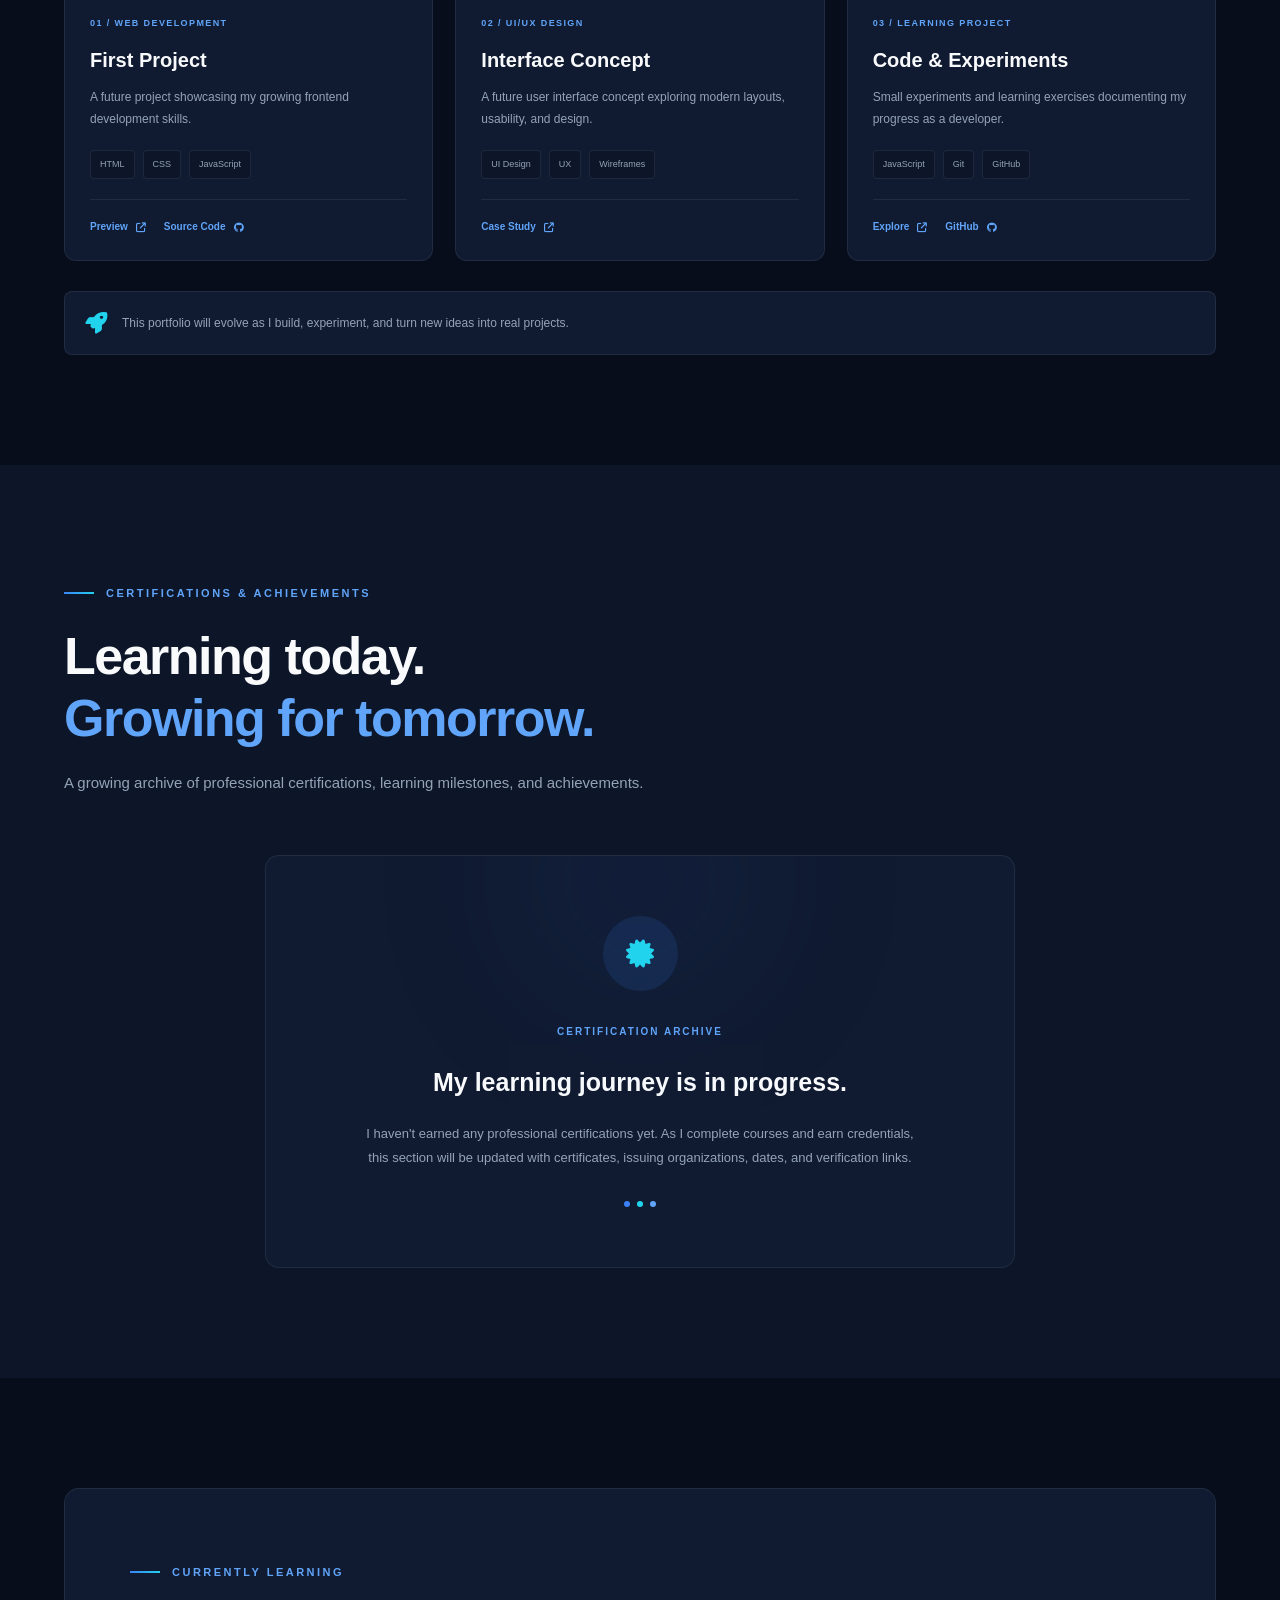
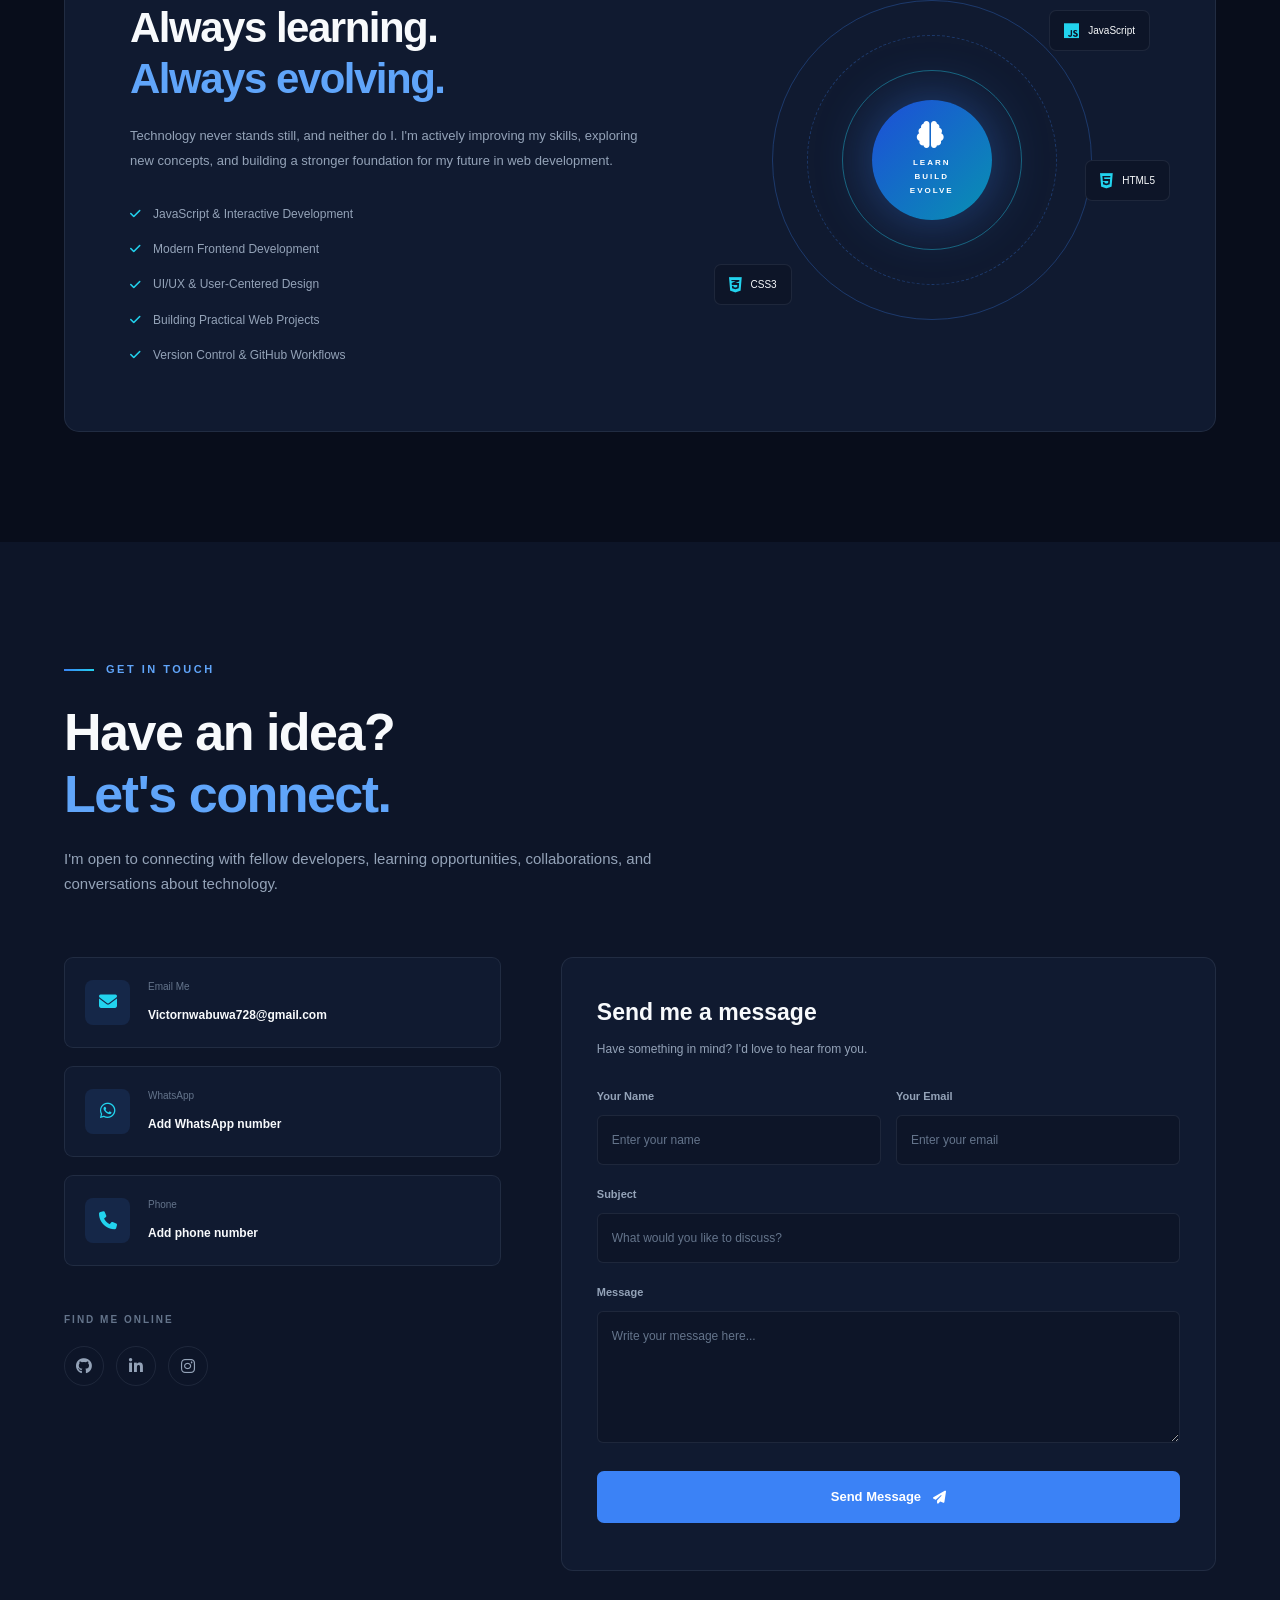
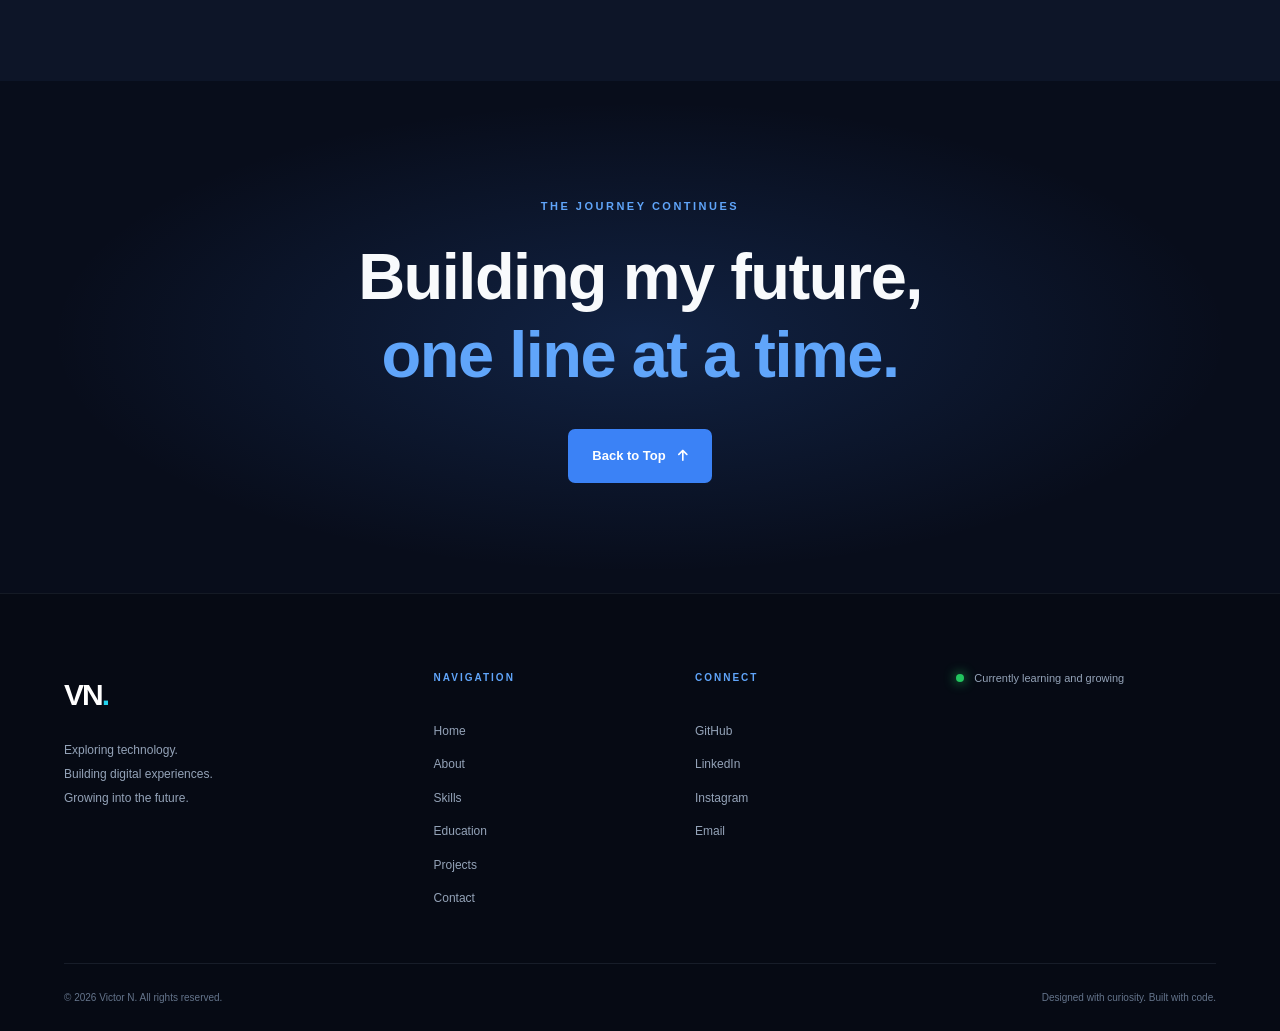
==== commit 2b4f5f98: "Update index.html" ====
--- a/index.html
+++ b/index.html
@@ -13,25 +13,27 @@
 
     <title>Victor N. | Web Developer & UI/UX Designer</title>
 
-    <!-- Google Fonts -->
+    <!-- GOOGLE FONTS -->
     <link rel="preconnect" href="https://fonts.googleapis.com">
     <link rel="preconnect" href="https://fonts.gstatic.com" crossorigin>
 
     <link href="https://fonts.googleapis.com/css2?family=DM+Sans:wght@400;500;600;700&family=Space+Grotesk:wght@400;500;600;700&display=swap" rel="stylesheet">
 
-    <!-- Icons -->
+    <!-- FONT AWESOME ICONS -->
     <link rel="stylesheet" href="https://cdnjs.cloudflare.com/ajax/libs/font-awesome/6.5.2/css/all.min.css">
 
-    <!-- Main stylesheet -->
+    <!-- MAIN STYLESHEET -->
     <link rel="stylesheet" href="style.css">
 
-    <!-- Website icon placeholder -->
+    <!-- WEBSITE FAVICON -->
     <link rel="icon" href="assets/images/favicon.png" type="image/png">
 </head>
 
 <body>
 
-<!-- ================= PRELOADER ================= -->
+<!-- ========================================================
+     PRELOADER
+======================================================== -->
 
 <div class="preloader" id="preloader">
     <div class="loader-logo">VN<span>.</span></div>
@@ -39,7 +41,9 @@
 </div>
 
 
-<!-- ================= HEADER / NAVIGATION ================= -->
+<!-- ========================================================
+     HEADER AND NAVIGATION
+======================================================== -->
 
 <header class="header" id="header">
 
@@ -84,12 +88,16 @@
 </header>
 
 
-<!-- ================= MAIN CONTENT ================= -->
+<!-- ========================================================
+     MAIN CONTENT
+======================================================== -->
 
 <main>
 
 
-<!-- ================= HERO SECTION ================= -->
+<!-- ========================================================
+     HERO SECTION
+======================================================== -->
 
 <section class="hero section" id="home">
 
@@ -157,7 +165,7 @@
         </div>
 
 
-        <!-- HERO IMAGE PLACEHOLDER -->
+        <!-- HERO IMAGE -->
 
         <div class="hero-visual">
 
@@ -232,7 +240,9 @@
 </section>
 
 
-<!-- ================= ABOUT SECTION ================= -->
+<!-- ========================================================
+     ABOUT SECTION
+======================================================== -->
 
 <section class="about section" id="about">
 
@@ -245,7 +255,8 @@
                 ABOUT ME
             </span>
 
-            <h2>Curious about technology.<br>
+            <h2>
+                Curious about technology.<br>
                 <span>Driven by the future.</span>
             </h2>
 
@@ -357,7 +368,9 @@
 </section>
 
 
-<!-- ================= SKILLS SECTION ================= -->
+<!-- ========================================================
+     SKILLS SECTION
+======================================================== -->
 
 <section class="skills section" id="skills">
 
@@ -370,7 +383,8 @@
                 SKILLS & TECHNOLOGIES
             </span>
 
-            <h2>Tools I'm learning.<br>
+            <h2>
+                Tools I'm learning.<br>
                 <span>Ideas I'm building.</span>
             </h2>
 
@@ -484,7 +498,7 @@
                 <div class="skill-card-top">
                     <span class="skill-number">06</span>
                     <i class="fab fa-git-alt skill-icon git-icon"></i>
-            </div>
+                </div>
 
                 <h3>Git & GitHub</h3>
 
@@ -516,7 +530,9 @@
 </section>
 
 
-<!-- ================= EDUCATION SECTION ================= -->
+<!-- ========================================================
+     EDUCATION SECTION
+======================================================== -->
 
 <section class="education section" id="education">
 
@@ -529,7 +545,8 @@
                 EDUCATION
             </span>
 
-            <h2>The foundation<br>
+            <h2>
+                The foundation<br>
                 <span>of my journey.</span>
             </h2>
 
@@ -605,7 +622,9 @@
 </section>
 
 
-<!-- ================= PROJECTS SECTION ================= -->
+<!-- ========================================================
+     PROJECTS SECTION
+======================================================== -->
 
 <section class="projects section" id="projects">
 
@@ -618,7 +637,8 @@
                 SELECTED PROJECTS
             </span>
 
-            <h2>Ideas into<br>
+            <h2>
+                Ideas into<br>
                 <span>digital experiences.</span>
             </h2>
 
@@ -646,7 +666,7 @@
         <div class="projects-grid" id="projectsGrid">
 
 
-            <!-- PROJECT PLACEHOLDER 01 -->
+            <!-- PROJECT 01 -->
 
             <article class="project-card reveal" data-category="web">
 
@@ -699,7 +719,7 @@
             </article>
 
 
-            <!-- PROJECT PLACEHOLDER 02 -->
+            <!-- PROJECT 02 -->
 
             <article class="project-card reveal" data-category="design">
 
@@ -747,7 +767,7 @@
             </article>
 
 
-            <!-- PROJECT PLACEHOLDER 03 -->
+            <!-- PROJECT 03 -->
 
             <article class="project-card reveal" data-category="learning">
 
@@ -799,7 +819,6 @@
 
             </article>
 
-
         </div>
 
 
@@ -819,7 +838,9 @@
 </section>
 
 
-<!-- ================= CERTIFICATIONS SECTION ================= -->
+<!-- ========================================================
+     CERTIFICATIONS SECTION
+======================================================== -->
 
 <section class="certifications section" id="certifications">
 
@@ -832,7 +853,8 @@
                 CERTIFICATIONS & ACHIEVEMENTS
             </span>
 
-            <h2>Learning today.<br>
+            <h2>
+                Learning today.<br>
                 <span>Growing for tomorrow.</span>
             </h2>
 
@@ -874,7 +896,9 @@
 </section>
 
 
-<!-- ================= CURRENTLY LEARNING ================= -->
+<!-- ========================================================
+     CURRENTLY LEARNING SECTION
+======================================================== -->
 
 <section class="learning section" id="learning">
 
@@ -889,7 +913,8 @@
                     CURRENTLY LEARNING
                 </span>
 
-                <h2>Always learning.<br>
+                <h2>
+                    Always learning.<br>
                     <span>Always evolving.</span>
                 </h2>
 
@@ -969,7 +994,9 @@
 </section>
 
 
-<!-- ================= CONTACT SECTION ================= -->
+<!-- ========================================================
+     CONTACT SECTION
+======================================================== -->
 
 <section class="contact section" id="contact">
 
@@ -982,7 +1009,8 @@
                 GET IN TOUCH
             </span>
 
-            <h2>Have an idea?<br>
+            <h2>
+                Have an idea?<br>
                 <span>Let's connect.</span>
             </h2>
 
@@ -999,6 +1027,9 @@
 
             <div class="contact-info reveal">
 
+
+                <!-- EMAIL CONTACT -->
+
                 <div class="contact-info-card">
 
                     <div class="contact-card-icon">
@@ -1007,13 +1038,16 @@
 
                     <div>
                         <span>Email Me</span>
-                        <a href="mailto:YOUR_EMAIL_HERE" class="contact-placeholder">
-                            Add email address
+
+                        <a href="mailto:Victornwabuwa728@gmail.com">
+                            Victornwabuwa728@gmail.com
                         </a>
                     </div>
 
                 </div>
 
+
+                <!-- WHATSAPP CONTACT -->
 
                 <div class="contact-info-card">
 
@@ -1023,6 +1057,7 @@
 
                     <div>
                         <span>WhatsApp</span>
+
                         <a href="#" class="placeholder-link">
                             Add WhatsApp number
                         </a>
@@ -1031,6 +1066,8 @@
                 </div>
 
 
+                <!-- PHONE CONTACT -->
+
                 <div class="contact-info-card">
 
                     <div class="contact-card-icon">
@@ -1039,6 +1076,7 @@
 
                     <div>
                         <span>Phone</span>
+
                         <a href="#" class="placeholder-link">
                             Add phone number
                         </a>
@@ -1047,6 +1085,8 @@
                 </div>
 
 
+                <!-- SOCIAL MEDIA -->
+
                 <div class="contact-socials">
 
                     <span>FIND ME ONLINE</span>
@@ -1080,7 +1120,10 @@
 
                     <h3>Send me a message</h3>
 
-                    <p>Have something in mind? I'd love to hear from you.</p>
+                    <p>
+                        Have something in mind?
+                        I'd love to hear from you.
+                    </p>
 
                 </div>
 
@@ -1091,11 +1134,14 @@
 
                         <label for="contactName">Your Name</label>
 
-                        <input type="text"
-                               id="contactName"
-                               name="name"
-                               placeholder="Enter your name"
-                               required>
+                        <input
+                            type="text"
+                            id="contactName"
+                            name="name"
+                            placeholder="Enter your name"
+                            autocomplete="name"
+                            required
+                        >
 
                     </div>
 
@@ -1104,11 +1150,14 @@
 
                         <label for="contactEmail">Your Email</label>
 
-                        <input type="email"
-                               id="contactEmail"
-                               name="email"
-                               placeholder="Enter your email"
-                               required>
+                        <input
+                            type="email"
+                            id="contactEmail"
+                            name="email"
+                            placeholder="Enter your email"
+                            autocomplete="email"
+                            required
+                        >
 
                     </div>
 
@@ -1119,11 +1168,13 @@
 
                     <label for="contactSubject">Subject</label>
 
-                    <input type="text"
-                           id="contactSubject"
-                           name="subject"
-                           placeholder="What would you like to discuss?"
-                           required>
+                    <input
+                        type="text"
+                        id="contactSubject"
+                        name="subject"
+                        placeholder="What would you like to discuss?"
+                        required
+                    >
 
                 </div>
 
@@ -1132,11 +1183,13 @@
 
                     <label for="contactMessage">Message</label>
 
-                    <textarea id="contactMessage"
-                              name="message"
-                              rows="5"
-                              placeholder="Write your message here..."
-                              required></textarea>
+                    <textarea
+                        id="contactMessage"
+                        name="message"
+                        rows="5"
+                        placeholder="Write your message here..."
+                        required
+                    ></textarea>
 
                 </div>
 
@@ -1149,7 +1202,7 @@
 
                 </button>
 
-                <p class="form-notice" id="formNotice"></p>
+                <p class="form-notice" id="formNotice" aria-live="polite"></p>
 
             </form>
 
@@ -1160,7 +1213,9 @@
 </section>
 
 
-<!-- ================= FINAL CTA ================= -->
+<!-- ========================================================
+     FINAL CALL TO ACTION
+======================================================== -->
 
 <section class="final-cta section">
 
@@ -1172,7 +1227,8 @@
                 THE JOURNEY CONTINUES
             </span>
 
-            <h2>Building my future,<br>
+            <h2>
+                Building my future,<br>
                 <span>one line at a time.</span>
             </h2>
 
@@ -1191,7 +1247,9 @@
 </main>
 
 
-<!-- ================= FOOTER ================= -->
+<!-- ========================================================
+     FOOTER
+======================================================== -->
 
 <footer class="footer" id="footer">
 
@@ -1235,7 +1293,10 @@
                 <a href="#" class="placeholder-link">GitHub</a>
                 <a href="#" class="placeholder-link">LinkedIn</a>
                 <a href="#" class="placeholder-link">Instagram</a>
-                <a href="mailto:YOUR_EMAIL_HERE">Email</a>
+
+                <a href="mailto:Victornwabuwa728@gmail.com">
+                    Email
+                </a>
 
             </div>
 
@@ -1270,14 +1331,20 @@
 </footer>
 
 
-<!-- ================= BACK TO TOP BUTTON ================= -->
+<!-- ========================================================
+     BACK TO TOP BUTTON
+======================================================== -->
 
 <button class="back-to-top" id="backToTop" aria-label="Back to top">
+
     <i class="fas fa-arrow-up"></i>
+
 </button>
 
 
-<!-- ================= TOAST NOTIFICATION ================= -->
+<!-- ========================================================
+     TOAST NOTIFICATION
+======================================================== -->
 
 <div class="toast" id="toast">
 
@@ -1294,21 +1361,893 @@
 </div>
 
 
-<!-- ================= LIVE CHAT INTEGRATION ================= -->
+<!-- ========================================================
+     TAWK.TO LIVE SUPPORT
+======================================================== -->
 
 <!--
-    TAWK.TO LIVE CHAT
-
-    Your Tawk.to widget code will be inserted here
-    after your account and property are ready.
-
-    Keep this section for future integration.
+    Victor N. Portfolio Live Support
+
+    Your Tawk.to widget is connected below.
+    Visitors can use the floating chat widget to contact you.
+
+    You can respond to visitors through your Tawk.to account.
 -->
 
-
-<!-- ================= JAVASCRIPT ================= -->
-
-<script src="script.js"></script>
+<script type="text/javascript">
+
+var Tawk_API = Tawk_API || {};
+var Tawk_LoadStart = new Date();
+
+(function () {
+
+    var s1 = document.createElement("script");
+    var s0 = document.getElementsByTagName("script")[0];
+
+    s1.async = true;
+
+    s1.src = "https://embed.tawk.to/6afee11b2333243cc3942208/default";
+
+    s1.charset = "UTF-8";
+
+    s1.setAttribute("crossorigin", "*");
+
+    s0.parentNode.insertBefore(s1, s0);
+
+})();
+
+</script>
+
+
+<!-- ========================================================
+     INTERNAL JAVASCRIPT
+     All website JavaScript is included in this file.
+======================================================== -->
+
+<script>
+
+"use strict";
+
+
+/* ========================================================
+   GLOBAL ELEMENTS
+======================================================== */
+
+const body = document.body;
+
+const header = document.getElementById("header");
+
+const navbar = document.getElementById("navbar");
+
+const menuToggle = document.getElementById("menuToggle");
+
+const themeToggle = document.getElementById("themeToggle");
+
+const backToTop = document.getElementById("backToTop");
+
+const preloader = document.getElementById("preloader");
+
+const toast = document.getElementById("toast");
+
+const toastMessage = document.getElementById("toastMessage");
+
+const toastClose = document.getElementById("toastClose");
+
+const currentYear = document.getElementById("currentYear");
+
+
+/* ========================================================
+   PRELOADER
+======================================================== */
+
+window.addEventListener("load", function () {
+
+    setTimeout(function () {
+
+        if (preloader) {
+
+            preloader.classList.add("hidden");
+
+        }
+
+    }, 700);
+
+});
+
+
+/* ========================================================
+   COPYRIGHT YEAR
+======================================================== */
+
+if (currentYear) {
+
+    currentYear.textContent = new Date().getFullYear();
+
+}
+
+
+/* ========================================================
+   TOAST NOTIFICATIONS
+======================================================== */
+
+let toastTimeout;
+
+function showToast(message) {
+
+    if (!toast || !toastMessage) return;
+
+    toastMessage.textContent = message;
+
+    toast.classList.add("show");
+
+    clearTimeout(toastTimeout);
+
+    toastTimeout = setTimeout(function () {
+
+        toast.classList.remove("show");
+
+    }, 4000);
+
+}
+
+
+if (toastClose) {
+
+    toastClose.addEventListener("click", function () {
+
+        toast.classList.remove("show");
+
+    });
+
+}
+
+
+/* ========================================================
+   MOBILE NAVIGATION
+======================================================== */
+
+function closeMobileMenu() {
+
+    if (!navbar || !menuToggle) return;
+
+    navbar.classList.remove("active");
+
+    menuToggle.classList.remove("active");
+
+    menuToggle.setAttribute("aria-expanded", "false");
+
+    body.classList.remove("menu-open");
+
+}
+
+
+if (menuToggle && navbar) {
+
+    menuToggle.addEventListener("click", function () {
+
+        const isOpen = navbar.classList.toggle("active");
+
+        menuToggle.classList.toggle("active", isOpen);
+
+        menuToggle.setAttribute(
+            "aria-expanded",
+            String(isOpen)
+        );
+
+        body.classList.toggle("menu-open", isOpen);
+
+    });
+
+}
+
+
+/* CLOSE MENU WHEN NAVIGATION LINK IS CLICKED */
+
+document.querySelectorAll(".nav-link").forEach(function (link) {
+
+    link.addEventListener("click", function () {
+
+        closeMobileMenu();
+
+    });
+
+});
+
+
+/* CLOSE MENU WHEN CLICKING OUTSIDE */
+
+document.addEventListener("click", function (event) {
+
+    if (!navbar || !menuToggle) return;
+
+    const clickedInsideMenu = navbar.contains(event.target);
+
+    const clickedToggle = menuToggle.contains(event.target);
+
+    if (
+        navbar.classList.contains("active") &&
+        !clickedInsideMenu &&
+        !clickedToggle
+    ) {
+
+        closeMobileMenu();
+
+    }
+
+});
+
+
+/* CLOSE MENU WHEN SCREEN BECOMES LARGER */
+
+window.addEventListener("resize", function () {
+
+    if (window.innerWidth > 850) {
+
+        closeMobileMenu();
+
+    }
+
+});
+
+
+/* ========================================================
+   LIGHT AND DARK MODE
+======================================================== */
+
+const savedTheme = localStorage.getItem("victorPortfolioTheme");
+
+
+function applyTheme(theme) {
+
+    if (theme === "light") {
+
+        body.classList.add("light-theme");
+
+    } else {
+
+        body.classList.remove("light-theme");
+
+    }
+
+    updateThemeIcon();
+
+}
+
+
+function updateThemeIcon() {
+
+    if (!themeToggle) return;
+
+    const icon = themeToggle.querySelector("i");
+
+    if (!icon) return;
+
+    if (body.classList.contains("light-theme")) {
+
+        icon.className = "fas fa-moon";
+
+        themeToggle.setAttribute(
+            "aria-label",
+            "Switch to dark mode"
+        );
+
+    } else {
+
+        icon.className = "fas fa-sun";
+
+        themeToggle.setAttribute(
+            "aria-label",
+            "Switch to light mode"
+        );
+
+    }
+
+}
+
+
+/* APPLY SAVED THEME */
+
+applyTheme(savedTheme === "light" ? "light" : "dark");
+
+
+if (themeToggle) {
+
+    themeToggle.addEventListener("click", function () {
+
+        const isLight = body.classList.toggle("light-theme");
+
+        const selectedTheme = isLight ? "light" : "dark";
+
+        localStorage.setItem(
+            "victorPortfolioTheme",
+            selectedTheme
+        );
+
+        updateThemeIcon();
+
+        showToast(
+            isLight
+                ? "Light mode activated."
+                : "Dark mode activated."
+        );
+
+    });
+
+}
+
+
+/* ========================================================
+   TYPING ANIMATION
+======================================================== */
+
+const typingElement = document.getElementById("typingText");
+
+
+const typingWords = [
+
+    "Frontend Developer",
+
+    "Web Developer",
+
+    "UI/UX Designer",
+
+    "Creative Thinker",
+
+    "Technology Enthusiast"
+
+];
+
+
+let wordIndex = 0;
+
+let characterIndex = 0;
+
+let deleting = false;
+
+
+function typeAnimation() {
+
+    if (!typingElement) return;
+
+    const currentWord = typingWords[wordIndex];
+
+    if (deleting) {
+
+        characterIndex--;
+
+    } else {
+
+        characterIndex++;
+
+    }
+
+    typingElement.textContent = currentWord.substring(
+        0,
+        characterIndex
+    );
+
+
+    let typingSpeed = deleting ? 45 : 90;
+
+
+    if (!deleting && characterIndex === currentWord.length) {
+
+        deleting = true;
+
+        typingSpeed = 1600;
+
+    } else if (deleting && characterIndex === 0) {
+
+        deleting = false;
+
+        wordIndex = (wordIndex + 1) % typingWords.length;
+
+        typingSpeed = 400;
+
+    }
+
+
+    setTimeout(typeAnimation, typingSpeed);
+
+}
+
+
+if (typingElement) {
+
+    typeAnimation();
+
+}
+
+
+/* ========================================================
+   SCROLL REVEAL ANIMATIONS
+======================================================== */
+
+const revealElements = document.querySelectorAll(".reveal");
+
+
+if ("IntersectionObserver" in window) {
+
+    const revealObserver = new IntersectionObserver(
+
+        function (entries, observer) {
+
+            entries.forEach(function (entry) {
+
+                if (entry.isIntersecting) {
+
+                    entry.target.classList.add("visible");
+
+                    observer.unobserve(entry.target);
+
+                }
+
+            });
+
+        },
+
+        {
+            threshold: 0.12,
+            rootMargin: "0px 0px -35px 0px"
+        }
+
+    );
+
+
+    revealElements.forEach(function (element) {
+
+        revealObserver.observe(element);
+
+    });
+
+} else {
+
+    revealElements.forEach(function (element) {
+
+        element.classList.add("visible");
+
+    });
+
+}
+
+
+/* ========================================================
+   HEADER SCROLL EFFECT
+======================================================== */
+
+function handleHeaderScroll() {
+
+    if (!header) return;
+
+    if (window.scrollY > 50) {
+
+        header.classList.add("scrolled");
+
+    } else {
+
+        header.classList.remove("scrolled");
+
+    }
+
+}
+
+
+window.addEventListener(
+    "scroll",
+    handleHeaderScroll,
+    { passive: true }
+);
+
+handleHeaderScroll();
+
+
+/* ========================================================
+   BACK TO TOP BUTTON
+======================================================== */
+
+function handleBackToTop() {
+
+    if (!backToTop) return;
+
+    if (window.scrollY > 500) {
+
+        backToTop.classList.add("show");
+
+    } else {
+
+        backToTop.classList.remove("show");
+
+    }
+
+}
+
+
+window.addEventListener(
+    "scroll",
+    handleBackToTop,
+    { passive: true }
+);
+
+
+if (backToTop) {
+
+    backToTop.addEventListener("click", function () {
+
+        window.scrollTo({
+
+            top: 0,
+
+            behavior: "smooth"
+
+        });
+
+    });
+
+}
+
+
+/* ========================================================
+   ACTIVE NAVIGATION
+======================================================== */
+
+const sections = document.querySelectorAll(
+    "main section[id]"
+);
+
+const navLinks = document.querySelectorAll(
+    ".nav-link"
+);
+
+
+function updateActiveNavigation() {
+
+    let currentSection = "home";
+
+    const scrollPosition = window.scrollY + 180;
+
+
+    sections.forEach(function (section) {
+
+        const sectionTop = section.offsetTop;
+
+        const sectionHeight = section.offsetHeight;
+
+        if (
+            scrollPosition >= sectionTop &&
+            scrollPosition < sectionTop + sectionHeight
+        ) {
+
+            currentSection = section.getAttribute("id");
+
+        }
+
+    });
+
+
+    navLinks.forEach(function (link) {
+
+        link.classList.remove("active");
+
+        const linkTarget = link.getAttribute("href");
+
+        if (linkTarget === "#" + currentSection) {
+
+            link.classList.add("active");
+
+        }
+
+    });
+
+}
+
+
+window.addEventListener(
+    "scroll",
+    updateActiveNavigation,
+    { passive: true }
+);
+
+window.addEventListener(
+    "load",
+    updateActiveNavigation
+);
+
+
+/* ========================================================
+   PROJECT FILTERING
+======================================================== */
+
+const filterButtons = document.querySelectorAll(".filter-btn");
+
+const projectCards = document.querySelectorAll(".project-card");
+
+
+filterButtons.forEach(function (button) {
+
+    button.addEventListener("click", function () {
+
+        const selectedFilter = button.dataset.filter;
+
+
+        /* UPDATE ACTIVE BUTTON */
+
+        filterButtons.forEach(function (filterButton) {
+
+            filterButton.classList.remove("active");
+
+        });
+
+        button.classList.add("active");
+
+
+        /* FILTER PROJECTS */
+
+        projectCards.forEach(function (card) {
+
+            const category = card.dataset.category;
+
+            const matches =
+                selectedFilter === "all" ||
+                category === selectedFilter;
+
+
+            if (matches) {
+
+                card.classList.remove("hidden");
+
+            } else {
+
+                card.classList.add("hidden");
+
+            }
+
+        });
+
+    });
+
+});
+
+
+/* ========================================================
+   PLACEHOLDER LINKS
+======================================================== */
+
+document.querySelectorAll(".placeholder-link").forEach(function (link) {
+
+    link.addEventListener("click", function (event) {
+
+        event.preventDefault();
+
+        showToast(
+            "This link will be activated when your contact details or project links are added."
+        );
+
+    });
+
+});
+
+
+/* ========================================================
+   CONTACT FORM
+======================================================== */
+
+const contactForm = document.getElementById("contactForm");
+
+const formNotice = document.getElementById("formNotice");
+
+
+if (contactForm) {
+
+    contactForm.addEventListener("submit", function (event) {
+
+        event.preventDefault();
+
+
+        const name = document.getElementById(
+            "contactName"
+        ).value.trim();
+
+
+        const email = document.getElementById(
+            "contactEmail"
+        ).value.trim();
+
+
+        const subject = document.getElementById(
+            "contactSubject"
+        ).value.trim();
+
+
+        const message = document.getElementById(
+            "contactMessage"
+        ).value.trim();
+
+
+        /* VALIDATE REQUIRED FIELDS */
+
+        if (!name || !email || !subject || !message) {
+
+            showToast(
+                "Please complete all the required fields."
+            );
+
+            return;
+
+        }
+
+
+        /* VALIDATE EMAIL ADDRESS */
+
+        const emailPattern =
+            /^[^\s@]+@[^\s@]+\.[^\s@]+$/;
+
+
+        if (!emailPattern.test(email)) {
+
+            showToast(
+                "Please enter a valid email address."
+            );
+
+            return;
+
+        }
+
+
+        /* YOUR EMAIL ADDRESS */
+
+        const recipient = "Victornwabuwa728@gmail.com";
+
+
+        /* PREPARE EMAIL SUBJECT */
+
+        const emailSubject = encodeURIComponent(subject);
+
+
+        /* PREPARE EMAIL MESSAGE */
+
+        const emailBody = encodeURIComponent(
+
+            "Hello Victor,\n\n" +
+
+            "My name is: " + name + "\n" +
+
+            "My email: " + email + "\n\n" +
+
+            "Message:\n" + message
+
+        );
+
+
+        /* CREATE MAILTO LINK */
+
+        const mailtoLink =
+            "mailto:" + recipient +
+            "?subject=" + emailSubject +
+            "&body=" + emailBody;
+
+
+        /* INFORM VISITOR */
+
+        if (formNotice) {
+
+            formNotice.textContent =
+                "Your email application is opening. Please review and send your message.";
+
+        }
+
+
+        /* OPEN VISITOR'S EMAIL APPLICATION */
+
+        window.location.href = mailtoLink;
+
+    });
+
+}
+
+
+/* ========================================================
+   LOCAL VISITOR COUNTER
+======================================================== */
+
+/*
+    This counter records visits in the current browser.
+
+    It is not a global visitor counter.
+
+    A shared visitor counter requires an external
+    analytics or database service.
+*/
+
+try {
+
+    let visitCount = Number(
+        localStorage.getItem("victorPortfolioVisits")
+    ) || 0;
+
+
+    const previousVisitDate = localStorage.getItem(
+        "victorPortfolioLastVisit"
+    );
+
+
+    const today = new Date().toDateString();
+
+
+    if (previousVisitDate !== today) {
+
+        visitCount++;
+
+        localStorage.setItem(
+            "victorPortfolioVisits",
+            visitCount
+        );
+
+        localStorage.setItem(
+            "victorPortfolioLastVisit",
+            today
+        );
+
+    }
+
+
+    const visitorCounter = document.getElementById(
+        "visitorCount"
+    );
+
+
+    if (visitorCounter) {
+
+        visitorCounter.textContent =
+            visitCount.toLocaleString();
+
+    }
+
+} catch (error) {
+
+    console.warn(
+        "Visitor counter storage is unavailable.",
+        error
+    );
+
+}
+
+
+/* ========================================================
+   KEYBOARD ACCESSIBILITY
+======================================================== */
+
+document.addEventListener("keydown", function (event) {
+
+    if (event.key === "Escape") {
+
+        closeMobileMenu();
+
+        if (toast) {
+
+            toast.classList.remove("show");
+
+        }
+
+    }
+
+});
+
+
+/* ========================================================
+   INITIALIZATION
+======================================================== */
+
+console.log(
+    "Victor N. Portfolio initialized successfully."
+);
+
+
+/* ========================================================
+   END OF INTERNAL JAVASCRIPT
+======================================================== */
+
+</script>
+
 
 </body>
 </html>
--- a/style.css
+++ b/style.css
@@ -0,0 +1,2318 @@
+/* =========================================================
+   VICTOR N. — PROFESSIONAL PORTFOLIO
+   Main Stylesheet
+   HTML5 + CSS3 + Vanilla JavaScript
+========================================================= */
+
+
+/* ================= ROOT VARIABLES ================= */
+
+:root {
+    --primary-bg: #080d1b;
+    --secondary-bg: #0d1528;
+    --card-bg: #101a30;
+    --card-hover: #14213b;
+
+    --accent: #3b82f6;
+    --accent-light: #60a5fa;
+    --cyan: #22d3ee;
+
+    --text-primary: #f8fafc;
+    --text-secondary: #94a3b8;
+    --text-muted: #64748b;
+
+    --border: rgba(148, 163, 184, 0.13);
+    --border-hover: rgba(59, 130, 246, 0.5);
+
+    --gradient: linear-gradient(135deg, #3b82f6, #22d3ee);
+
+    --shadow: 0 20px 60px rgba(0, 0, 0, 0.25);
+
+    --font-main: 'DM Sans', sans-serif;
+    --font-heading: 'Space Grotesk', sans-serif;
+
+    --container-width: 1200px;
+
+    --transition: all 0.35s ease;
+}
+
+
+/* ================= LIGHT THEME ================= */
+
+body.light-theme {
+    --primary-bg: #f4f7fc;
+    --secondary-bg: #eaf0fa;
+    --card-bg: #ffffff;
+    --card-hover: #f1f5fb;
+
+    --text-primary: #101828;
+    --text-secondary: #475569;
+    --text-muted: #64748b;
+
+    --border: rgba(15, 23, 42, 0.1);
+    --border-hover: rgba(59, 130, 246, 0.5);
+
+    --shadow: 0 20px 60px rgba(15, 23, 42, 0.08);
+}
+
+
+/* ================= RESET ================= */
+
+* {
+    margin: 0;
+    padding: 0;
+    box-sizing: border-box;
+}
+
+html {
+    scroll-behavior: smooth;
+    scroll-padding-top: 90px;
+}
+
+body {
+    font-family: var(--font-main);
+    background: var(--primary-bg);
+    color: var(--text-primary);
+    line-height: 1.7;
+    overflow-x: hidden;
+    transition: background 0.35s ease, color 0.35s ease;
+}
+
+body.menu-open {
+    overflow: hidden;
+}
+
+a {
+    color: inherit;
+    text-decoration: none;
+}
+
+button,
+input,
+textarea {
+    font: inherit;
+}
+
+button {
+    cursor: pointer;
+}
+
+img {
+    max-width: 100%;
+    display: block;
+}
+
+::selection {
+    background: var(--accent);
+    color: #ffffff;
+}
+
+
+/* ================= GENERAL UTILITIES ================= */
+
+.container {
+    width: min(90%, var(--container-width));
+    margin: 0 auto;
+}
+
+.section {
+    padding: 110px 0;
+    position: relative;
+}
+
+.section-heading {
+    max-width: 720px;
+    margin-bottom: 60px;
+}
+
+.section-tag {
+    display: inline-flex;
+    align-items: center;
+    gap: 12px;
+    color: var(--accent-light);
+    font-size: 11px;
+    font-weight: 700;
+    letter-spacing: 2.5px;
+    margin-bottom: 22px;
+}
+
+.tag-line {
+    width: 30px;
+    height: 2px;
+    background: var(--gradient);
+}
+
+.section-heading h2,
+.learning-content h2,
+.cta-content h2 {
+    font-family: var(--font-heading);
+    font-size: clamp(34px, 5vw, 52px);
+    font-weight: 700;
+    line-height: 1.2;
+    letter-spacing: -1.5px;
+}
+
+.section-heading h2 span,
+.learning-content h2 span,
+.cta-content h2 span {
+    color: var(--accent-light);
+}
+
+.section-description {
+    max-width: 600px;
+    color: var(--text-secondary);
+    margin-top: 20px;
+    font-size: 15px;
+}
+
+.reveal {
+    opacity: 0;
+    transform: translateY(35px);
+    transition: opacity 0.8s ease, transform 0.8s ease;
+}
+
+.reveal.visible {
+    opacity: 1;
+    transform: translateY(0);
+}
+
+
+/* ================= PRELOADER ================= */
+
+.preloader {
+    position: fixed;
+    inset: 0;
+    z-index: 9999;
+    background: #080d1b;
+    display: flex;
+    flex-direction: column;
+    align-items: center;
+    justify-content: center;
+    transition: opacity 0.5s ease, visibility 0.5s ease;
+}
+
+.preloader.hidden {
+    opacity: 0;
+    visibility: hidden;
+}
+
+.loader-logo {
+    font-family: var(--font-heading);
+    font-size: 55px;
+    font-weight: 700;
+    color: #ffffff;
+}
+
+.loader-logo span {
+    color: var(--cyan);
+}
+
+.loader-line {
+    width: 100px;
+    height: 3px;
+    margin-top: 20px;
+    overflow: hidden;
+    background: #1e293b;
+    border-radius: 20px;
+    position: relative;
+}
+
+.loader-line::after {
+    content: "";
+    position: absolute;
+    width: 45%;
+    height: 100%;
+    background: var(--gradient);
+    animation: loader 1.2s infinite ease-in-out;
+}
+
+@keyframes loader {
+    from {
+        left: -50%;
+    }
+
+    to {
+        left: 110%;
+    }
+}
+
+
+/* ================= HEADER ================= */
+
+.header {
+    position: fixed;
+    top: 0;
+    left: 0;
+    width: 100%;
+    z-index: 1000;
+    padding: 20px 0;
+    background: rgba(8, 13, 27, 0.8);
+    backdrop-filter: blur(18px);
+    border-bottom: 1px solid transparent;
+    transition: var(--transition);
+}
+
+.light-theme .header {
+    background: rgba(244, 247, 252, 0.88);
+}
+
+.header.scrolled {
+    padding: 13px 0;
+    border-color: var(--border);
+}
+
+.nav-container {
+    display: flex;
+    align-items: center;
+    justify-content: space-between;
+    gap: 25px;
+}
+
+.logo {
+    font-family: var(--font-heading);
+    font-size: 30px;
+    font-weight: 700;
+    letter-spacing: -2px;
+}
+
+.logo span {
+    color: var(--cyan);
+}
+
+.navbar {
+    display: flex;
+    align-items: center;
+    gap: 28px;
+}
+
+.nav-link {
+    color: var(--text-secondary);
+    font-size: 13px;
+    font-weight: 500;
+    transition: var(--transition);
+    position: relative;
+}
+
+.nav-link:hover,
+.nav-link.active {
+    color: var(--accent-light);
+}
+
+.nav-link.active::after {
+    content: "";
+    position: absolute;
+    bottom: -9px;
+    left: 0;
+    width: 100%;
+    height: 2px;
+    background: var(--accent);
+}
+
+.nav-actions {
+    display: flex;
+    align-items: center;
+    gap: 16px;
+}
+
+.theme-toggle {
+    width: 38px;
+    height: 38px;
+    border: 1px solid var(--border);
+    background: var(--card-bg);
+    color: var(--text-primary);
+    border-radius: 50%;
+    transition: var(--transition);
+}
+
+.theme-toggle:hover {
+    color: var(--cyan);
+    border-color: var(--accent);
+    transform: rotate(20deg);
+}
+
+.nav-cta {
+    display: flex;
+    align-items: center;
+    gap: 10px;
+    background: var(--accent);
+    color: #ffffff;
+    padding: 11px 19px;
+    border-radius: 7px;
+    font-size: 12px;
+    font-weight: 700;
+    transition: var(--transition);
+}
+
+.nav-cta:hover {
+    background: var(--cyan);
+    color: #080d1b;
+    transform: translateY(-3px);
+}
+
+.menu-toggle {
+    display: none;
+    border: none;
+    background: transparent;
+    width: 35px;
+}
+
+.menu-toggle span {
+    display: block;
+    height: 2px;
+    background: var(--text-primary);
+    margin: 7px 0;
+    transition: var(--transition);
+}
+
+
+/* ================= HERO ================= */
+
+.hero {
+    min-height: 100vh;
+    display: flex;
+    align-items: center;
+    padding-top: 140px;
+    overflow: hidden;
+}
+
+.hero-grid-bg {
+    position: absolute;
+    inset: 0;
+    opacity: 0.14;
+    pointer-events: none;
+    background-image:
+        linear-gradient(var(--border) 1px, transparent 1px),
+        linear-gradient(90deg, var(--border) 1px, transparent 1px);
+    background-size: 60px 60px;
+    mask-image: linear-gradient(to bottom, black, transparent);
+}
+
+.hero-container {
+    display: grid;
+    grid-template-columns: 1.1fr 0.9fr;
+    align-items: center;
+    gap: 70px;
+    position: relative;
+    z-index: 2;
+}
+
+.availability-badge {
+    display: inline-flex;
+    align-items: center;
+    gap: 10px;
+    padding: 9px 15px;
+    border: 1px solid var(--border);
+    background: var(--card-bg);
+    border-radius: 50px;
+    color: var(--text-secondary);
+    font-size: 11px;
+    margin-bottom: 30px;
+}
+
+.status-dot {
+    width: 8px;
+    height: 8px;
+    border-radius: 50%;
+    background: #22c55e;
+    box-shadow: 0 0 12px #22c55e;
+    display: inline-block;
+    flex-shrink: 0;
+}
+
+.hero-intro {
+    font-size: 13px;
+    color: var(--accent-light);
+    font-weight: 700;
+    letter-spacing: 5px;
+    margin-bottom: 10px;
+}
+
+.hero-name {
+    font-family: var(--font-heading);
+    font-size: clamp(65px, 8vw, 100px);
+    font-weight: 700;
+    line-height: 1.05;
+    letter-spacing: -5px;
+}
+
+.hero-name span {
+    color: var(--accent-light);
+}
+
+.hero-title {
+    font-family: var(--font-heading);
+    font-size: clamp(20px, 3vw, 29px);
+    font-weight: 500;
+    margin-top: 18px;
+    min-height: 45px;
+}
+
+.title-prefix {
+    color: var(--text-secondary);
+}
+
+.typing-text {
+    color: var(--cyan);
+}
+
+.typing-cursor {
+    color: var(--accent);
+    animation: blink 0.8s infinite;
+}
+
+@keyframes blink {
+    50% {
+        opacity: 0;
+    }
+}
+
+.hero-description {
+    max-width: 560px;
+    color: var(--text-secondary);
+    font-size: 15px;
+    margin: 25px 0 32px;
+    line-height: 1.9;
+}
+
+.hero-buttons {
+    display: flex;
+    flex-wrap: wrap;
+    gap: 15px;
+}
+
+.btn {
+    display: inline-flex;
+    align-items: center;
+    justify-content: center;
+    gap: 12px;
+    padding: 15px 23px;
+    border-radius: 7px;
+    font-size: 13px;
+    font-weight: 700;
+    transition: var(--transition);
+    border: 1px solid transparent;
+}
+
+.btn-primary {
+    background: var(--accent);
+    color: #ffffff;
+}
+
+.btn-primary:hover {
+    background: var(--cyan);
+    color: #080d1b;
+    transform: translateY(-4px);
+    box-shadow: 0 12px 35px rgba(59, 130, 246, 0.25);
+}
+
+.btn-outline {
+    border-color: var(--border);
+    color: var(--text-primary);
+    background: transparent;
+}
+
+.btn-outline:hover {
+    border-color: var(--accent);
+    color: var(--accent-light);
+    transform: translateY(-4px);
+}
+
+.hero-socials {
+    display: flex;
+    align-items: center;
+    gap: 17px;
+    margin-top: 45px;
+}
+
+.social-label {
+    font-size: 10px;
+    font-weight: 700;
+    letter-spacing: 1.5px;
+    color: var(--text-muted);
+}
+
+.social-link {
+    width: 34px;
+    height: 34px;
+    display: flex;
+    justify-content: center;
+    align-items: center;
+    border: 1px solid var(--border);
+    border-radius: 50%;
+    color: var(--text-secondary);
+    transition: var(--transition);
+}
+
+.social-link:hover {
+    color: var(--cyan);
+    border-color: var(--accent);
+    transform: translateY(-4px);
+}
+
+
+/* ================= HERO IMAGE ================= */
+
+.hero-visual {
+    position: relative;
+    display: flex;
+    justify-content: center;
+    align-items: center;
+    min-height: 530px;
+}
+
+.hero-image-glow {
+    position: absolute;
+    width: 340px;
+    height: 340px;
+    background: var(--accent);
+    filter: blur(130px);
+    opacity: 0.2;
+    border-radius: 50%;
+}
+
+.hero-image-frame {
+    width: min(100%, 360px);
+    height: 445px;
+    position: relative;
+    z-index: 2;
+    border: 1px solid rgba(96, 165, 250, 0.35);
+    background: var(--card-bg);
+    border-radius: 14px;
+    padding: 12px;
+    box-shadow: var(--shadow);
+}
+
+.image-top-label,
+.image-bottom-label {
+    display: flex;
+    align-items: center;
+    justify-content: space-between;
+    font-size: 9px;
+    font-weight: 700;
+    letter-spacing: 1.3px;
+    color: var(--text-muted);
+    padding: 8px 5px;
+}
+
+.hero-image-placeholder {
+    height: calc(100% - 60px);
+    border-radius: 9px;
+    background:
+        radial-gradient(circle at 50% 30%, rgba(59, 130, 246, 0.25), transparent 45%),
+        linear-gradient(145deg, #172844, #080d1b);
+    display: flex;
+    justify-content: center;
+    align-items: center;
+    border: 1px dashed rgba(96, 165, 250, 0.35);
+    overflow: hidden;
+    position: relative;
+}
+
+.placeholder-content {
+    text-align: center;
+    color: var(--text-secondary);
+}
+
+.placeholder-content i {
+    font-size: 65px;
+    color: var(--accent-light);
+    margin-bottom: 20px;
+}
+
+.placeholder-content p {
+    font-size: 11px;
+    font-weight: 700;
+    letter-spacing: 2px;
+    color: #ffffff;
+}
+
+.placeholder-content span {
+    font-size: 10px;
+    display: block;
+    margin-top: 8px;
+    color: #94a3b8;
+}
+
+.floating-card {
+    position: absolute;
+    z-index: 3;
+    background: var(--card-bg);
+    border: 1px solid var(--border);
+    border-radius: 10px;
+    padding: 14px;
+    display: flex;
+    align-items: center;
+    gap: 12px;
+    box-shadow: var(--shadow);
+    animation: floating 4s ease-in-out infinite;
+}
+
+.floating-card-top {
+    top: 65px;
+    left: -45px;
+}
+
+.floating-card-bottom {
+    bottom: 70px;
+    right: -45px;
+    animation-delay: 1s;
+}
+
+.floating-icon {
+    width: 39px;
+    height: 39px;
+    background: rgba(59, 130, 246, 0.15);
+    border-radius: 8px;
+    display: grid;
+    place-items: center;
+    color: var(--cyan);
+}
+
+.floating-card-label {
+    display: block;
+    font-size: 9px;
+    color: var(--text-muted);
+    margin-bottom: 3px;
+}
+
+.floating-card strong {
+    font-size: 11px;
+    display: block;
+}
+
+@keyframes floating {
+    50% {
+        transform: translateY(-12px);
+    }
+}
+
+.hero-orbit {
+    position: absolute;
+    border: 1px solid rgba(59, 130, 246, 0.18);
+    border-radius: 50%;
+    pointer-events: none;
+}
+
+.orbit-one {
+    width: 480px;
+    height: 480px;
+}
+
+.orbit-two {
+    width: 550px;
+    height: 550px;
+    border-style: dashed;
+}
+
+.scroll-indicator {
+    position: absolute;
+    bottom: 30px;
+    left: 50%;
+    transform: translateX(-50%);
+    display: flex;
+    align-items: center;
+    gap: 12px;
+    color: var(--text-muted);
+    font-size: 9px;
+    font-weight: 700;
+    letter-spacing: 2px;
+}
+
+.scroll-indicator i {
+    color: var(--cyan);
+    animation: scrollArrow 1.5s infinite;
+}
+
+@keyframes scrollArrow {
+    50% {
+        transform: translateY(6px);
+    }
+}
+
+
+/* ================= ABOUT ================= */
+
+.about {
+    background: var(--secondary-bg);
+}
+
+.about-grid {
+    display: grid;
+    grid-template-columns: 1fr 1fr;
+    gap: 75px;
+    align-items: start;
+}
+
+.about-text p {
+    color: var(--text-secondary);
+    font-size: 14px;
+    margin-bottom: 22px;
+    line-height: 1.95;
+}
+
+.about-text .about-lead {
+    color: var(--text-primary);
+    font-family: var(--font-heading);
+    font-size: 21px;
+    font-weight: 500;
+    line-height: 1.6;
+}
+
+.text-link {
+    display: inline-flex;
+    align-items: center;
+    gap: 12px;
+    color: var(--accent-light);
+    font-size: 13px;
+    font-weight: 700;
+    margin-top: 10px;
+}
+
+.text-link i {
+    transition: var(--transition);
+}
+
+.text-link:hover i {
+    transform: translateX(6px);
+}
+
+.about-details {
+    display: grid;
+    grid-template-columns: repeat(2, 1fr);
+    gap: 17px;
+}
+
+.detail-card {
+    background: var(--card-bg);
+    padding: 25px;
+    border: 1px solid var(--border);
+    border-radius: 10px;
+    transition: var(--transition);
+}
+
+.detail-card:hover {
+    transform: translateY(-7px);
+    border-color: var(--border-hover);
+}
+
+.detail-icon {
+    width: 45px;
+    height: 45px;
+    display: grid;
+    place-items: center;
+    background: rgba(59, 130, 246, 0.13);
+    border-radius: 9px;
+    color: var(--cyan);
+    margin-bottom: 20px;
+    font-size: 18px;
+}
+
+.detail-card h3 {
+    font-family: var(--font-heading);
+    font-size: 17px;
+    margin-bottom: 10px;
+}
+
+.detail-card p {
+    font-size: 12px;
+    color: var(--text-secondary);
+    line-height: 1.8;
+}
+
+
+/* ================= SKILLS ================= */
+
+.skills-grid {
+    display: grid;
+    grid-template-columns: repeat(3, 1fr);
+    gap: 20px;
+}
+
+.skill-card {
+    padding: 28px;
+    background: var(--card-bg);
+    border: 1px solid var(--border);
+    border-radius: 12px;
+    transition: var(--transition);
+    position: relative;
+    overflow: hidden;
+}
+
+.skill-card::before {
+    content: "";
+    position: absolute;
+    top: 0;
+    left: 0;
+    width: 0;
+    height: 2px;
+    background: var(--gradient);
+    transition: width 0.5s ease;
+}
+
+.skill-card:hover::before {
+    width: 100%;
+}
+
+.skill-card:hover {
+    transform: translateY(-8px);
+    border-color: var(--border-hover);
+    background: var(--card-hover);
+}
+
+.skill-card-top {
+    display: flex;
+    justify-content: space-between;
+    align-items: center;
+    margin-bottom: 25px;
+}
+
+.skill-number {
+    font-family: var(--font-heading);
+    color: var(--text-muted);
+    font-size: 12px;
+}
+
+.skill-icon {
+    font-size: 30px;
+}
+
+.html-icon {
+    color: #f97316;
+}
+
+.css-icon {
+    color: #3b82f6;
+}
+
+.js-icon {
+    color: #facc15;
+}
+
+.responsive-icon {
+    color: #22d3ee;
+}
+
+.ux-icon {
+    color: #c084fc;
+}
+
+.git-icon {
+    color: #f97316;
+}
+
+.skill-card h3 {
+    font-family: var(--font-heading);
+    font-size: 20px;
+    margin-bottom: 12px;
+}
+
+.skill-card p {
+    font-size: 13px;
+    color: var(--text-secondary);
+    line-height: 1.85;
+    min-height: 75px;
+}
+
+.skill-category {
+    display: inline-block;
+    color: var(--accent-light);
+    font-size: 9px;
+    font-weight: 700;
+    letter-spacing: 1.5px;
+    margin-top: 23px;
+}
+
+.skills-note {
+    display: flex;
+    align-items: center;
+    gap: 15px;
+    padding: 20px;
+    background: rgba(59, 130, 246, 0.08);
+    border: 1px solid rgba(59, 130, 246, 0.2);
+    border-radius: 8px;
+    margin-top: 30px;
+}
+
+.skills-note i {
+    color: var(--cyan);
+    font-size: 20px;
+}
+
+.skills-note p {
+    color: var(--text-secondary);
+    font-size: 12px;
+}
+
+
+/* ================= EDUCATION ================= */
+
+.education {
+    background: var(--secondary-bg);
+}
+
+.education-timeline {
+    max-width: 850px;
+    margin: auto;
+    position: relative;
+}
+
+.education-timeline::before {
+    content: "";
+    position: absolute;
+    left: 25px;
+    top: 30px;
+    bottom: 30px;
+    width: 1px;
+    background: linear-gradient(var(--accent), var(--cyan), transparent);
+}
+
+.timeline-item {
+    display: flex;
+    gap: 30px;
+    position: relative;
+    margin-bottom: 40px;
+}
+
+.timeline-marker {
+    width: 50px;
+    height: 50px;
+    flex-shrink: 0;
+    border-radius: 50%;
+    background: var(--card-bg);
+    border: 1px solid var(--accent);
+    display: grid;
+    place-items: center;
+    color: var(--cyan);
+    position: relative;
+    z-index: 2;
+}
+
+.timeline-content {
+    flex: 1;
+    padding: 30px;
+    background: var(--card-bg);
+    border: 1px solid var(--border);
+    border-radius: 12px;
+    transition: var(--transition);
+}
+
+.timeline-content:hover {
+    border-color: var(--border-hover);
+    transform: translateX(7px);
+}
+
+.timeline-date {
+    display: inline-block;
+    color: var(--accent-light);
+    font-size: 10px;
+    font-weight: 700;
+    letter-spacing: 2px;
+    margin-bottom: 12px;
+}
+
+.timeline-content h3 {
+    font-family: var(--font-heading);
+    font-size: 21px;
+}
+
+.timeline-content h4 {
+    color: var(--cyan);
+    font-size: 13px;
+    font-weight: 500;
+    margin: 8px 0 15px;
+}
+
+.timeline-content p {
+    font-size: 13px;
+    color: var(--text-secondary);
+    line-height: 1.9;
+}
+
+.timeline-tags {
+    display: flex;
+    flex-wrap: wrap;
+    gap: 9px;
+    margin-top: 20px;
+}
+
+.timeline-tags span {
+    background: rgba(59, 130, 246, 0.1);
+    color: var(--accent-light);
+    padding: 6px 11px;
+    border-radius: 4px;
+    font-size: 10px;
+}
+
+
+/* ================= PROJECTS ================= */
+
+.projects {
+    background: var(--primary-bg);
+}
+
+.project-filters {
+    display: flex;
+    flex-wrap: wrap;
+    gap: 12px;
+    margin-bottom: 35px;
+}
+
+.filter-btn {
+    padding: 10px 18px;
+    background: var(--card-bg);
+    border: 1px solid var(--border);
+    color: var(--text-secondary);
+    border-radius: 5px;
+    font-size: 11px;
+    transition: var(--transition);
+}
+
+.filter-btn:hover,
+.filter-btn.active {
+    background: var(--accent);
+    color: #ffffff;
+    border-color: var(--accent);
+}
+
+.projects-grid {
+    display: grid;
+    grid-template-columns: repeat(3, 1fr);
+    gap: 22px;
+}
+
+.project-card {
+    background: var(--card-bg);
+    border: 1px solid var(--border);
+    border-radius: 12px;
+    overflow: hidden;
+    transition: var(--transition);
+}
+
+.project-card:hover {
+    transform: translateY(-8px);
+    border-color: var(--border-hover);
+    box-shadow: var(--shadow);
+}
+
+.project-card.hidden {
+    display: none;
+}
+
+.project-image {
+    height: 210px;
+    display: flex;
+    align-items: center;
+    justify-content: center;
+    position: relative;
+    overflow: hidden;
+}
+
+.project-placeholder-one {
+    background: linear-gradient(135deg, #112f59, #101a30);
+}
+
+.project-placeholder-two {
+    background: linear-gradient(135deg, #302050, #101a30);
+}
+
+.project-placeholder-three {
+    background: linear-gradient(135deg, #12454b, #101a30);
+}
+
+.project-placeholder-content {
+    display: flex;
+    flex-direction: column;
+    align-items: center;
+    gap: 15px;
+    color: rgba(255, 255, 255, 0.7);
+}
+
+.project-placeholder-content i {
+    font-size: 45px;
+    color: var(--cyan);
+}
+
+.project-placeholder-content span {
+    font-size: 10px;
+    letter-spacing: 2px;
+    font-weight: 700;
+}
+
+.project-status {
+    position: absolute;
+    top: 15px;
+    right: 15px;
+    padding: 7px 10px;
+    background: rgba(8, 13, 27, 0.8);
+    border: 1px solid rgba(34, 211, 238, 0.3);
+    border-radius: 4px;
+    color: var(--cyan);
+    font-size: 9px;
+    letter-spacing: 1px;
+}
+
+.project-info {
+    padding: 25px;
+}
+
+.project-meta {
+    color: var(--accent-light);
+    font-size: 9px;
+    font-weight: 700;
+    letter-spacing: 1.4px;
+    margin-bottom: 12px;
+}
+
+.project-info h3 {
+    font-family: var(--font-heading);
+    font-size: 20px;
+    margin-bottom: 10px;
+}
+
+.project-info p {
+    font-size: 12px;
+    color: var(--text-secondary);
+    line-height: 1.8;
+}
+
+.project-tech {
+    display: flex;
+    flex-wrap: wrap;
+    gap: 8px;
+    margin: 20px 0;
+}
+
+.project-tech span {
+    font-size: 9px;
+    color: var(--text-secondary);
+    background: var(--secondary-bg);
+    border: 1px solid var(--border);
+    padding: 6px 9px;
+    border-radius: 4px;
+}
+
+.project-links {
+    display: flex;
+    flex-wrap: wrap;
+    gap: 18px;
+    border-top: 1px solid var(--border);
+    padding-top: 18px;
+}
+
+.project-link {
+    display: flex;
+    align-items: center;
+    gap: 8px;
+    font-size: 10px;
+    font-weight: 700;
+    color: var(--accent-light);
+}
+
+.project-link:hover {
+    color: var(--cyan);
+}
+
+.projects-empty-note {
+    display: flex;
+    align-items: center;
+    gap: 15px;
+    padding: 20px;
+    border: 1px solid var(--border);
+    border-radius: 8px;
+    margin-top: 30px;
+    background: var(--card-bg);
+}
+
+.projects-empty-note i {
+    color: var(--cyan);
+    font-size: 22px;
+}
+
+.projects-empty-note p {
+    font-size: 12px;
+    color: var(--text-secondary);
+}
+
+
+/* ================= CERTIFICATIONS ================= */
+
+.certifications {
+    background: var(--secondary-bg);
+}
+
+.certification-empty {
+    max-width: 750px;
+    margin: auto;
+    text-align: center;
+    padding: 60px 40px;
+    background: var(--card-bg);
+    border: 1px solid var(--border);
+    border-radius: 14px;
+    position: relative;
+    overflow: hidden;
+}
+
+.certification-empty::before {
+    content: "";
+    position: absolute;
+    width: 250px;
+    height: 250px;
+    background: var(--accent);
+    opacity: 0.08;
+    filter: blur(100px);
+    border-radius: 50%;
+    top: -100px;
+    left: 50%;
+    transform: translateX(-50%);
+}
+
+.certification-icon {
+    width: 75px;
+    height: 75px;
+    display: grid;
+    place-items: center;
+    margin: 0 auto 25px;
+    border-radius: 50%;
+    background: rgba(59, 130, 246, 0.13);
+    color: var(--cyan);
+    font-size: 28px;
+    position: relative;
+}
+
+.certification-label {
+    color: var(--accent-light);
+    font-size: 10px;
+    font-weight: 700;
+    letter-spacing: 2px;
+}
+
+.certification-empty h3 {
+    font-family: var(--font-heading);
+    font-size: 25px;
+    margin: 18px 0;
+}
+
+.certification-empty p {
+    max-width: 560px;
+    margin: auto;
+    color: var(--text-secondary);
+    font-size: 13px;
+    line-height: 1.9;
+}
+
+.certification-decoration {
+    display: flex;
+    justify-content: center;
+    gap: 7px;
+    margin-top: 30px;
+}
+
+.certification-decoration span {
+    width: 6px;
+    height: 6px;
+    border-radius: 50%;
+    background: var(--accent);
+}
+
+.certification-decoration span:nth-child(2) {
+    background: var(--cyan);
+}
+
+.certification-decoration span:nth-child(3) {
+    background: var(--accent-light);
+}
+
+
+/* ================= CURRENTLY LEARNING ================= */
+
+.learning {
+    background: var(--primary-bg);
+}
+
+.learning-panel {
+    display: grid;
+    grid-template-columns: 1.1fr 0.9fr;
+    align-items: center;
+    gap: 50px;
+    background: var(--card-bg);
+    border: 1px solid var(--border);
+    padding: 65px;
+    border-radius: 15px;
+    overflow: hidden;
+}
+
+.learning-content h2 {
+    font-size: 42px;
+    margin-bottom: 20px;
+}
+
+.learning-content > p {
+    font-size: 13px;
+    color: var(--text-secondary);
+    line-height: 1.9;
+    margin-bottom: 30px;
+}
+
+.learning-list {
+    display: flex;
+    flex-direction: column;
+    gap: 15px;
+}
+
+.learning-item {
+    display: flex;
+    align-items: center;
+    gap: 12px;
+    color: var(--text-secondary);
+    font-size: 12px;
+}
+
+.learning-item i {
+    color: var(--cyan);
+    font-size: 12px;
+}
+
+.learning-visual {
+    min-height: 350px;
+    position: relative;
+    display: flex;
+    justify-content: center;
+    align-items: center;
+}
+
+.learning-circle {
+    position: absolute;
+    border-radius: 50%;
+    border: 1px solid rgba(59, 130, 246, 0.3);
+}
+
+.circle-large {
+    width: 320px;
+    height: 320px;
+    animation: rotateCircle 25s linear infinite;
+}
+
+.circle-medium {
+    width: 250px;
+    height: 250px;
+    border-style: dashed;
+    animation: rotateCircle 18s linear infinite reverse;
+}
+
+.circle-small {
+    width: 180px;
+    height: 180px;
+    border-color: rgba(34, 211, 238, 0.4);
+}
+
+@keyframes rotateCircle {
+    to {
+        transform: rotate(360deg);
+    }
+}
+
+.learning-core {
+    width: 120px;
+    height: 120px;
+    background: linear-gradient(135deg, #1d4ed8, #0891b2);
+    border-radius: 50%;
+    display: flex;
+    flex-direction: column;
+    justify-content: center;
+    align-items: center;
+    color: #ffffff;
+    box-shadow: 0 0 55px rgba(59, 130, 246, 0.4);
+    z-index: 2;
+    font-size: 8px;
+    font-weight: 700;
+    letter-spacing: 2px;
+}
+
+.learning-core i {
+    font-size: 27px;
+    margin-bottom: 7px;
+}
+
+.learning-floating {
+    position: absolute;
+    display: flex;
+    align-items: center;
+    gap: 9px;
+    padding: 11px 14px;
+    border: 1px solid var(--border);
+    background: var(--secondary-bg);
+    border-radius: 7px;
+    font-size: 10px;
+    color: var(--text-primary);
+    z-index: 3;
+}
+
+.learning-floating i {
+    color: var(--cyan);
+    font-size: 17px;
+}
+
+.learning-floating-one {
+    top: 25px;
+    right: 0;
+}
+
+.learning-floating-two {
+    bottom: 30px;
+    left: 0;
+}
+
+.learning-floating-three {
+    top: 50%;
+    right: -20px;
+}
+
+
+/* ================= CONTACT ================= */
+
+.contact {
+    background: var(--secondary-bg);
+}
+
+.contact-grid {
+    display: grid;
+    grid-template-columns: 0.8fr 1.2fr;
+    gap: 60px;
+    align-items: start;
+}
+
+.contact-info {
+    display: flex;
+    flex-direction: column;
+    gap: 18px;
+}
+
+.contact-info-card {
+    display: flex;
+    align-items: center;
+    gap: 18px;
+    padding: 20px;
+    background: var(--card-bg);
+    border: 1px solid var(--border);
+    border-radius: 9px;
+    transition: var(--transition);
+}
+
+.contact-info-card:hover {
+    border-color: var(--border-hover);
+    transform: translateX(5px);
+}
+
+.contact-card-icon {
+    width: 45px;
+    height: 45px;
+    background: rgba(59, 130, 246, 0.12);
+    border-radius: 8px;
+    display: grid;
+    place-items: center;
+    color: var(--cyan);
+    font-size: 18px;
+    flex-shrink: 0;
+}
+
+.contact-info-card span {
+    display: block;
+    font-size: 10px;
+    color: var(--text-muted);
+    margin-bottom: 5px;
+}
+
+.contact-info-card a {
+    font-size: 12px;
+    font-weight: 600;
+    color: var(--text-primary);
+}
+
+.contact-info-card a:hover {
+    color: var(--cyan);
+}
+
+.contact-socials {
+    margin-top: 20px;
+}
+
+.contact-socials > span {
+    color: var(--text-muted);
+    font-size: 10px;
+    font-weight: 700;
+    letter-spacing: 2px;
+}
+
+.social-icons {
+    display: flex;
+    gap: 12px;
+    margin-top: 15px;
+}
+
+.social-icons a {
+    width: 40px;
+    height: 40px;
+    border: 1px solid var(--border);
+    border-radius: 50%;
+    display: grid;
+    place-items: center;
+    color: var(--text-secondary);
+    transition: var(--transition);
+}
+
+.social-icons a:hover {
+    background: var(--accent);
+    color: #ffffff;
+    border-color: var(--accent);
+}
+
+
+/* ================= CONTACT FORM ================= */
+
+.contact-form {
+    background: var(--card-bg);
+    border: 1px solid var(--border);
+    border-radius: 12px;
+    padding: 35px;
+}
+
+.form-heading {
+    margin-bottom: 28px;
+}
+
+.form-heading h3 {
+    font-family: var(--font-heading);
+    font-size: 23px;
+    margin-bottom: 7px;
+}
+
+.form-heading p {
+    color: var(--text-secondary);
+    font-size: 12px;
+}
+
+.form-row {
+    display: grid;
+    grid-template-columns: 1fr 1fr;
+    gap: 15px;
+}
+
+.form-group {
+    margin-bottom: 20px;
+}
+
+.form-group label {
+    display: block;
+    font-size: 11px;
+    font-weight: 600;
+    margin-bottom: 9px;
+    color: var(--text-secondary);
+}
+
+.form-group input,
+.form-group textarea {
+    width: 100%;
+    background: var(--secondary-bg);
+    border: 1px solid var(--border);
+    border-radius: 6px;
+    padding: 14px;
+    color: var(--text-primary);
+    outline: none;
+    font-size: 12px;
+    transition: var(--transition);
+}
+
+.form-group textarea {
+    resize: vertical;
+    min-height: 130px;
+}
+
+.form-group input:focus,
+.form-group textarea:focus {
+    border-color: var(--accent);
+    box-shadow: 0 0 0 3px rgba(59, 130, 246, 0.1);
+}
+
+.form-group input::placeholder,
+.form-group textarea::placeholder {
+    color: var(--text-muted);
+}
+
+.form-submit {
+    border: none;
+    width: 100%;
+}
+
+.form-notice {
+    font-size: 11px;
+    margin-top: 12px;
+    color: var(--cyan);
+}
+
+
+/* ================= FINAL CTA ================= */
+
+.final-cta {
+    background:
+        radial-gradient(ellipse at center, rgba(59, 130, 246, 0.18), transparent 65%),
+        var(--primary-bg);
+    text-align: center;
+}
+
+.cta-content {
+    max-width: 750px;
+    margin: auto;
+}
+
+.cta-content h2 {
+    font-size: clamp(38px, 6vw, 65px);
+    margin-bottom: 35px;
+}
+
+.cta-content .btn {
+    margin: auto;
+}
+
+
+/* ================= FOOTER ================= */
+
+.footer {
+    background: #060a14;
+    padding: 75px 0 25px;
+    border-top: 1px solid rgba(148, 163, 184, 0.1);
+}
+
+.light-theme .footer {
+    background: #e8eef7;
+}
+
+.footer-main {
+    display: grid;
+    grid-template-columns: 1.5fr 1fr 1fr 1.2fr;
+    gap: 45px;
+    padding-bottom: 55px;
+}
+
+.footer-brand .logo {
+    display: inline-block;
+    color: #ffffff;
+}
+
+.footer-brand p {
+    font-size: 12px;
+    color: #94a3b8;
+    line-height: 2;
+    margin-top: 18px;
+}
+
+.footer-heading {
+    display: block;
+    font-size: 10px;
+    color: #60a5fa;
+    font-weight: 700;
+    letter-spacing: 2px;
+    margin-bottom: 22px;
+}
+
+.footer-navigation,
+.footer-connect {
+    display: flex;
+    flex-direction: column;
+    align-items: flex-start;
+    gap: 13px;
+}
+
+.footer-navigation a,
+.footer-connect a {
+    color: #94a3b8;
+    font-size: 12px;
+    transition: var(--transition);
+}
+
+.footer-navigation a:hover,
+.footer-connect a:hover {
+    color: #22d3ee;
+    transform: translateX(4px);
+}
+
+.footer-status {
+    display: flex;
+    align-items: center;
+    gap: 10px;
+    align-self: start;
+}
+
+.footer-status p {
+    color: #94a3b8;
+    font-size: 11px;
+}
+
+.footer-bottom {
+    display: flex;
+    justify-content: space-between;
+    align-items: center;
+    gap: 20px;
+    border-top: 1px solid rgba(148, 163, 184, 0.12);
+    padding-top: 25px;
+}
+
+.footer-bottom p {
+    color: #64748b;
+    font-size: 10px;
+}
+
+.footer-made {
+    text-align: right;
+}
+
+
+/* ================= BACK TO TOP ================= */
+
+.back-to-top {
+    position: fixed;
+    bottom: 30px;
+    right: 30px;
+    width: 45px;
+    height: 45px;
+    border-radius: 8px;
+    border: none;
+    background: var(--accent);
+    color: #ffffff;
+    z-index: 900;
+    opacity: 0;
+    visibility: hidden;
+    transform: translateY(15px);
+    transition: var(--transition);
+    box-shadow: 0 8px 25px rgba(59, 130, 246, 0.3);
+}
+
+.back-to-top.show {
+    opacity: 1;
+    visibility: visible;
+    transform: translateY(0);
+}
+
+.back-to-top:hover {
+    background: var(--cyan);
+    color: #080d1b;
+}
+
+
+/* ================= TOAST NOTIFICATION ================= */
+
+.toast {
+    position: fixed;
+    bottom: 30px;
+    left: 30px;
+    max-width: 350px;
+    background: var(--card-bg);
+    border: 1px solid var(--border);
+    border-radius: 9px;
+    padding: 15px 18px;
+    display: flex;
+    align-items: center;
+    gap: 12px;
+    z-index: 2000;
+    box-shadow: var(--shadow);
+    transform: translateY(120px);
+    opacity: 0;
+    visibility: hidden;
+    transition: var(--transition);
+}
+
+.toast.show {
+    transform: translateY(0);
+    opacity: 1;
+    visibility: visible;
+}
+
+.toast-icon {
+    color: var(--cyan);
+}
+
+.toast-message {
+    font-size: 11px;
+    color: var(--text-secondary);
+    flex: 1;
+}
+
+.toast-close {
+    border: none;
+    background: transparent;
+    color: var(--text-muted);
+}
+
+
+/* ================= RESPONSIVE DESIGN ================= */
+
+
+/* LARGE TABLETS */
+
+@media (max-width: 1100px) {
+
+    .navbar {
+        gap: 17px;
+    }
+
+    .nav-link {
+        font-size: 11px;
+    }
+
+    .hero-container {
+        gap: 35px;
+    }
+
+    .hero-name {
+        font-size: 75px;
+    }
+
+    .projects-grid {
+        grid-template-columns: repeat(2, 1fr);
+    }
+
+    .footer-main {
+        grid-template-columns: repeat(2, 1fr);
+    }
+
+    .learning-panel {
+        padding: 40px;
+    }
+
+}
+
+
+/* TABLETS */
+
+@media (max-width: 850px) {
+
+    .section {
+        padding: 85px 0;
+    }
+
+    .navbar {
+        position: fixed;
+        top: 75px;
+        right: -100%;
+        width: 300px;
+        height: calc(100vh - 75px);
+        background: var(--secondary-bg);
+        border-left: 1px solid var(--border);
+        padding: 35px;
+        display: flex;
+        flex-direction: column;
+        align-items: flex-start;
+        gap: 25px;
+        transition: var(--transition);
+        overflow-y: auto;
+    }
+
+    .navbar.active {
+        right: 0;
+    }
+
+    .nav-link {
+        font-size: 15px;
+    }
+
+    .nav-link.active::after {
+        display: none;
+    }
+
+    .menu-toggle {
+        display: block;
+    }
+
+    .menu-toggle.active span:first-child {
+        transform: translateY(4.5px) rotate(45deg);
+    }
+
+    .menu-toggle.active span:last-child {
+        transform: translateY(-4.5px) rotate(-45deg);
+    }
+
+    .hero-container {
+        grid-template-columns: 1fr;
+        text-align: center;
+    }
+
+    .hero-content {
+        max-width: 700px;
+        margin: auto;
+    }
+
+    .hero-description {
+        margin-left: auto;
+        margin-right: auto;
+    }
+
+    .hero-buttons,
+    .hero-socials {
+        justify-content: center;
+    }
+
+    .hero-visual {
+        margin-top: 30px;
+    }
+
+    .floating-card-top {
+        left: 5%;
+    }
+
+    .floating-card-bottom {
+        right: 5%;
+    }
+
+    .about-grid {
+        grid-template-columns: 1fr;
+        gap: 45px;
+    }
+
+    .skills-grid {
+        grid-template-columns: repeat(2, 1fr);
+    }
+
+    .learning-panel {
+        grid-template-columns: 1fr;
+    }
+
+    .learning-visual {
+        min-height: 380px;
+    }
+
+    .contact-grid {
+        grid-template-columns: 1fr;
+        gap: 40px;
+    }
+
+}
+
+
+/* MOBILE DEVICES */
+
+@media (max-width: 600px) {
+
+    .container {
+        width: 90%;
+    }
+
+    .section {
+        padding: 75px 0;
+    }
+
+    .section-heading {
+        margin-bottom: 40px;
+    }
+
+    .section-heading h2 {
+        font-size: 35px;
+    }
+
+    .nav-cta {
+        display: none;
+    }
+
+    .logo {
+        font-size: 27px;
+    }
+
+    .hero {
+        padding-top: 120px;
+        padding-bottom: 90px;
+        min-height: auto;
+    }
+
+    .hero-name {
+        font-size: clamp(55px, 13vw, 75px);
+        letter-spacing: -3px;
+    }
+
+    .hero-title {
+        font-size: 21px;
+    }
+
+    .hero-intro {
+        font-size: 11px;
+    }
+
+    .hero-description {
+        font-size: 13px;
+    }
+
+    .hero-buttons {
+        flex-direction: column;
+        align-items: stretch;
+    }
+
+    .hero-buttons .btn {
+        width: 100%;
+    }
+
+    .hero-socials {
+        flex-wrap: wrap;
+        gap: 12px;
+    }
+
+    .social-label {
+        width: 100%;
+    }
+
+    .hero-visual {
+        min-height: 440px;
+    }
+
+    .hero-image-frame {
+        width: 290px;
+        height: 390px;
+    }
+
+    .hero-orbit {
+        display: none;
+    }
+
+    .floating-card {
+        padding: 10px;
+        gap: 8px;
+    }
+
+    .floating-card-top {
+        top: 30px;
+        left: -5px;
+    }
+
+    .floating-card-bottom {
+        bottom: 25px;
+        right: -5px;
+    }
+
+    .floating-card strong {
+        font-size: 9px;
+    }
+
+    .floating-card-label {
+        font-size: 8px;
+    }
+
+    .floating-icon {
+        width: 32px;
+        height: 32px;
+    }
+
+    .scroll-indicator {
+        display: none;
+    }
+
+    .about-details {
+        grid-template-columns: 1fr 1fr;
+        gap: 12px;
+    }
+
+    .detail-card {
+        padding: 17px;
+    }
+
+    .detail-card h3 {
+        font-size: 14px;
+    }
+
+    .detail-card p {
+        font-size: 11px;
+    }
+
+    .skills-grid {
+        grid-template-columns: 1fr;
+    }
+
+    .skill-card {
+        padding: 25px;
+    }
+
+    .skill-card p {
+        min-height: auto;
+    }
+
+    .education-timeline::before {
+        left: 19px;
+    }
+
+    .timeline-item {
+        gap: 15px;
+    }
+
+    .timeline-marker {
+        width: 40px;
+        height: 40px;
+        font-size: 12px;
+    }
+
+    .timeline-content {
+        padding: 20px;
+    }
+
+    .timeline-content h3 {
+        font-size: 17px;
+    }
+
+    .timeline-content p {
+        font-size: 12px;
+    }
+
+    .projects-grid {
+        grid-template-columns: 1fr;
+    }
+
+    .project-filters {
+        gap: 8px;
+    }
+
+    .filter-btn {
+        padding: 9px 12px;
+        font-size: 10px;
+    }
+
+    .certification-empty {
+        padding: 40px 22px;
+    }
+
+    .certification-empty h3 {
+        font-size: 20px;
+    }
+
+    .certification-empty p {
+        font-size: 12px;
+    }
+
+    .learning-panel {
+        padding: 25px 18px;
+        gap: 20px;
+    }
+
+    .learning-content h2 {
+        font-size: 34px;
+    }
+
+    .learning-visual {
+        min-height: 320px;
+    }
+
+    .circle-large {
+        width: 260px;
+        height: 260px;
+    }
+
+    .circle-medium {
+        width: 210px;
+        height: 210px;
+    }
+
+    .circle-small {
+        width: 150px;
+        height: 150px;
+    }
+
+    .learning-floating {
+        padding: 8px;
+        font-size: 9px;
+    }
+
+    .learning-floating-one {
+        right: -5px;
+    }
+
+    .learning-floating-three {
+        right: -5px;
+    }
+
+    .form-row {
+        grid-template-columns: 1fr;
+        gap: 0;
+    }
+
+    .contact-form {
+        padding: 22px;
+    }
+
+    .footer-main {
+        grid-template-columns: 1fr 1fr;
+        gap: 35px 20px;
+    }
+
+    .footer-bottom {
+        flex-direction: column;
+        align-items: flex-start;
+    }
+
+    .footer-made {
+        text-align: left;
+    }
+
+    .toast {
+        left: 5%;
+        bottom: 20px;
+        max-width: 90%;
+    }
+
+    .back-to-top {
+        right: 18px;
+        bottom: 20px;
+    }
+
+}
+
+
+/* SMALL MOBILE DEVICES */
+
+@media (max-width: 380px) {
+
+    .hero-name {
+        font-size: 52px;
+    }
+
+    .hero-image-frame {
+        width: 260px;
+    }
+
+    .about-details {
+        grid-template-columns: 1fr;
+    }
+
+    .footer-main {
+        grid-template-columns: 1fr;
+    }
+
+    .learning-content h2 {
+        font-size: 30px;
+    }
+
+}
+
+
+/* ================= ACCESSIBILITY ================= */
+
+button:focus-visible,
+a:focus-visible,
+input:focus-visible,
+textarea:focus-visible {
+    outline: 2px solid var(--cyan);
+    outline-offset: 4px;
+}
+
+
+/* ================= REDUCED MOTION ================= */
+
+@media (prefers-reduced-motion: reduce) {
+
+    *,
+    *::before,
+    *::after {
+        scroll-behavior: auto !important;
+        animation-duration: 0.01ms !important;
+        animation-iteration-count: 1 !important;
+        transition-duration: 0.01ms !important;
+    }
+
+    .reveal {
+        opacity: 1;
+        transform: none;
+    }
+
+}
